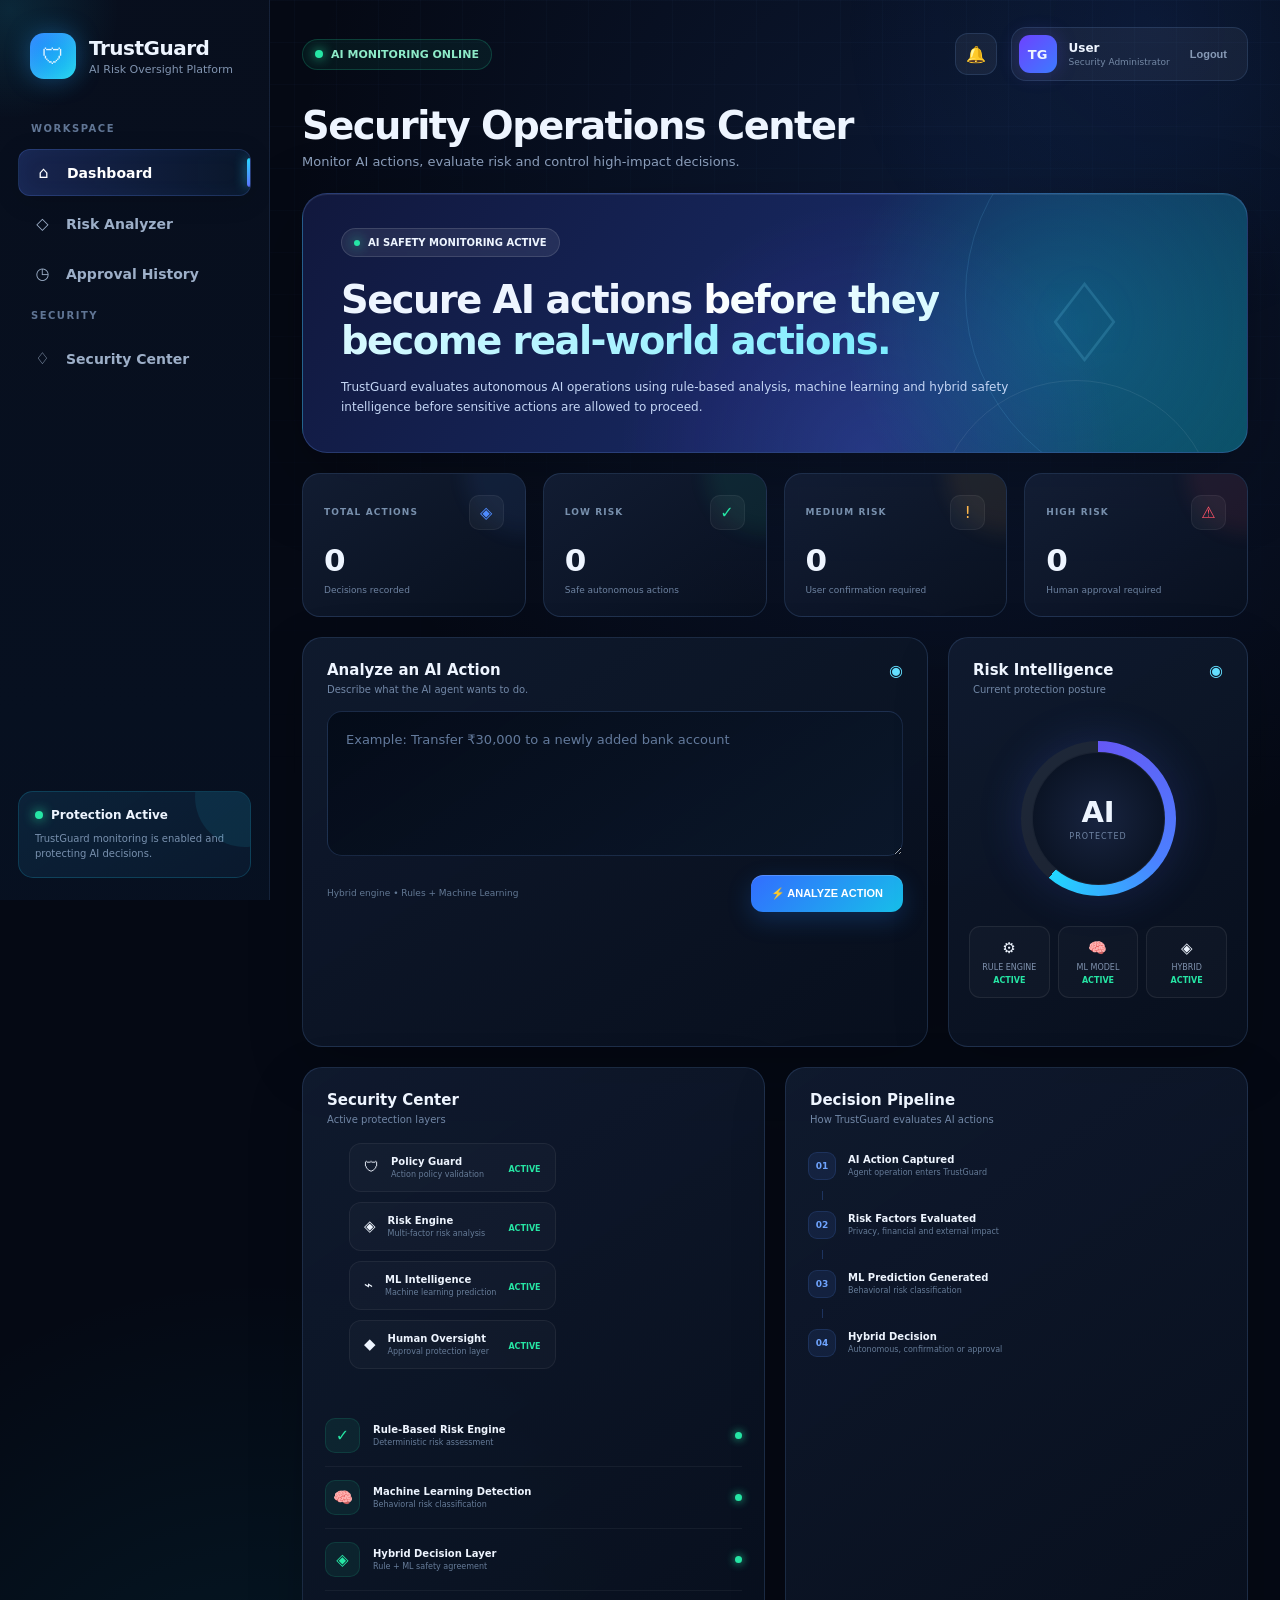
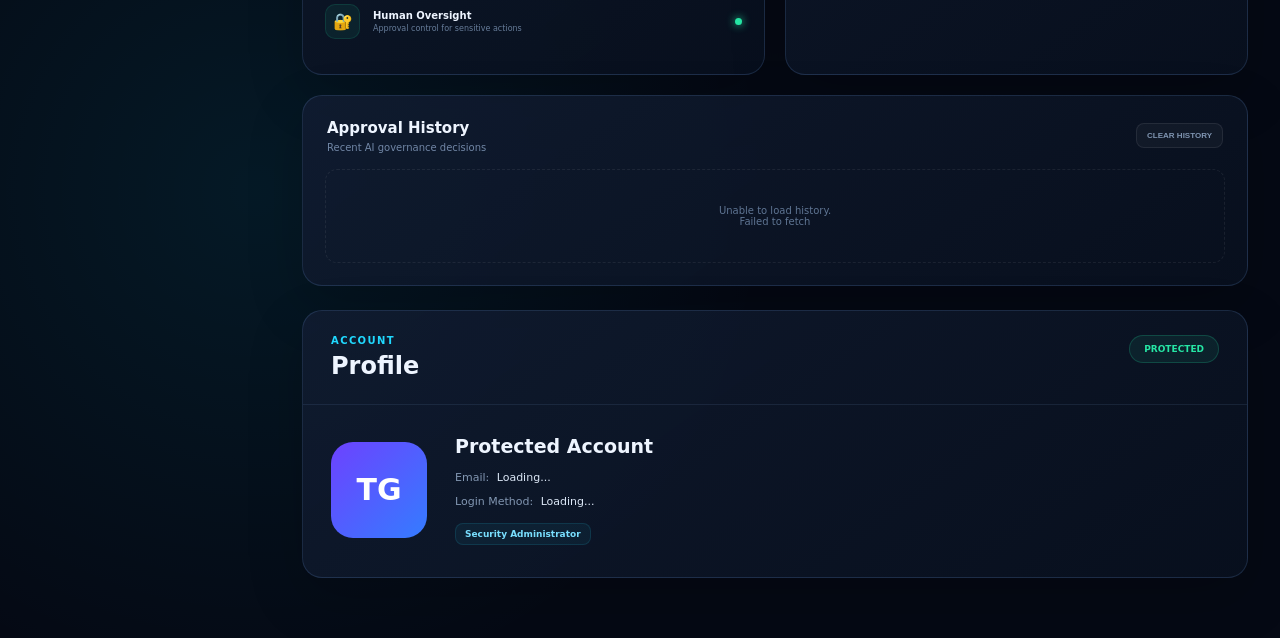
==== frontend/index.html @ b73a2741 "Add canonical homepage URL" ====
<!DOCTYPE html>
<html lang="en">
<head>
    <meta charset="UTF-8">
    <meta name="viewport" content="width=device-width, initial-scale=1.0">
    
    <title>TrustGuard AI — AI Agent Risk & Security Platform</title>
    <meta name="description" content="TrustGuard AI is an AI agent risk oversight platform that analyzes actions, detects security risks, and enforces safe autonomous execution, user confirmation, or human approval.">

    <meta property="og:title" content="TrustGuard AI — AI Agent Risk & Security Platform">
    <meta property="og:description" content="AI agent risk oversight platform for analyzing actions, detecting security risks, and enforcing safe execution.">
    <meta property="og:type" content="website">
    <meta property="og:url" content="https://trustguard-production-2dba.up.railway.app/">
    <link rel="canonical" href="https://trustguard-production-2dba.up.railway.app/">
    
    <style>
        * {
            box-sizing: border-box;
            margin: 0;
            padding: 0;
        }

        :root {
            --bg: #050914;
            --panel: rgba(12, 21, 40, 0.78);
            --panel-2: rgba(15, 27, 50, 0.9);
            --border: rgba(94, 132, 190, 0.22);
            --text: #eef5ff;
            --muted: #8da0bd;
            --blue: #4f8cff;
            --cyan: #20d9ff;
            --green: #26e6a5;
            --orange: #ffb84d;
            --red: #ff5368;
            --purple: #8b5cf6;
        }

        html {
            scroll-behavior: smooth;
        }

        body {
            min-height: 100vh;
            background:
                radial-gradient(circle at 75% 10%, rgba(42, 94, 190, .18), transparent 30%),
                radial-gradient(circle at 20% 80%, rgba(0, 220, 255, .08), transparent 25%),
                var(--bg);
            color: var(--text);
            font-family: Inter, ui-sans-serif, system-ui, -apple-system,
                         BlinkMacSystemFont, "Segoe UI", sans-serif;
            overflow-x: hidden;
        }

        /* =========================
           ANIMATED BACKGROUND
        ========================== */

        body::before {
            content: "";
            position: fixed;
            inset: 0;
            pointer-events: none;
            background-image:
                linear-gradient(rgba(73, 115, 170, .045) 1px, transparent 1px),
                linear-gradient(90deg, rgba(73, 115, 170, .045) 1px, transparent 1px);
            background-size: 42px 42px;
            mask-image: linear-gradient(to bottom, black, transparent 90%);
            z-index: -3;
        }

        body::after {
            content: "";
            position: fixed;
            width: 650px;
            height: 650px;
            border-radius: 50%;
            background: radial-gradient(circle, rgba(43, 121, 255, .08), transparent 68%);
            top: -300px;
            right: -200px;
            animation: ambientFloat 12s ease-in-out infinite alternate;
            pointer-events: none;
            z-index: -2;
        }

        @keyframes ambientFloat {
            from {
                transform: translate(0, 0) scale(1);
            }
            to {
                transform: translate(-100px, 80px) scale(1.15);
            }
        }

        /* =========================
           APP SHELL
        ========================== */

        .app-shell {
            display: flex;
            min-height: 100vh;
        }

        /* =========================
           SIDEBAR
        ========================== */

        .sidebar {
            width: 270px;
            min-height: 100vh;
            position: fixed;
            left: 0;
            top: 0;
            bottom: 0;
            padding: 28px 18px;
            background:
                linear-gradient(
                    180deg,
                    rgba(8, 15, 30, .98),
                    rgba(7, 17, 34, .96)
                );
            border-right: 1px solid rgba(102, 144, 205, .15);
            z-index: 50;
            overflow: hidden;
        }

        .sidebar::before {
            content: "";
            position: absolute;
            width: 220px;
            height: 220px;
            background: radial-gradient(circle, rgba(32, 217, 255, .12), transparent 70%);
            top: -100px;
            left: -100px;
            pointer-events: none;
        }

        .brand {
            display: flex;
            align-items: center;
            gap: 13px;
            padding: 5px 12px 30px;
        }

        .brand-icon {
            width: 46px;
            height: 46px;
            border-radius: 14px;
            display: grid;
            place-items: center;
            font-size: 22px;
            background:
                linear-gradient(135deg, #2678ff, #18d5ed);
            box-shadow:
                0 0 25px rgba(32, 158, 255, .35),
                inset 0 0 15px rgba(255,255,255,.12);
            animation: shieldPulse 3s ease-in-out infinite;
        }

        @keyframes shieldPulse {
            0%, 100% {
                box-shadow:
                    0 0 20px rgba(32, 158, 255, .25),
                    inset 0 0 15px rgba(255,255,255,.12);
            }
            50% {
                box-shadow:
                    0 0 35px rgba(32, 217, 255, .48),
                    inset 0 0 20px rgba(255,255,255,.18);
            }
        }

        .brand-name {
            font-size: 20px;
            font-weight: 800;
            letter-spacing: -.5px;
        }

        .brand-subtitle {
            color: #8194b0;
            font-size: 11px;
            margin-top: 3px;
        }

        .nav-section {
            margin-top: 14px;
        }

        .nav-title {
            color: #607594;
            font-size: 10px;
            font-weight: 800;
            letter-spacing: 1.5px;
            padding: 0 13px 10px;
            text-transform: uppercase;
        }

        .nav-item {
            position: relative;
            display: flex;
            align-items: center;
            gap: 13px;
            padding: 13px 14px;
            margin: 5px 0;
            border-radius: 12px;
            color: #9dafc8;
            cursor: pointer;
            transition: .3s ease;
            overflow: hidden;
        }

        .nav-item::before {
            content: "";
            position: absolute;
            inset: 0;
            background: linear-gradient(
                90deg,
                rgba(79,140,255,.16),
                transparent
            );
            opacity: 0;
            transition: .3s ease;
        }

        .nav-item:hover {
            color: white;
            transform: translateX(4px);
            background: rgba(62, 96, 156, .14);
        }

        .nav-item:hover::before {
            opacity: 1;
        }

        .nav-item.active {
            color: white;
            background:
                linear-gradient(
                    90deg,
                    rgba(73, 103, 225, .25),
                    rgba(27, 91, 156, .10)
                );
            border: 1px solid rgba(86, 129, 231, .25);
            box-shadow:
                inset 0 0 20px rgba(79,140,255,.05),
                0 5px 25px rgba(0,0,0,.15);
        }

        .nav-item.active::after {
            content: "";
            position: absolute;
            right: 0;
            top: 18%;
            width: 3px;
            height: 64%;
            border-radius: 4px 0 0 4px;
            background: linear-gradient(#28d9ff, #5d72ff);
            box-shadow: 0 0 12px #28cfff;
        }

        .nav-icon {
            width: 21px;
            text-align: center;
            font-size: 16px;
        }

        .nav-text {
            font-size: 14px;
            font-weight: 600;
        }

        .protection-box {
            position: absolute;
            left: 18px;
            right: 18px;
            bottom: 22px;
            padding: 16px;
            border-radius: 15px;
            background:
                linear-gradient(
                    145deg,
                    rgba(25, 82, 120, .28),
                    rgba(16, 40, 68, .38)
                );
            border: 1px solid rgba(32, 217, 255, .18);
            overflow: hidden;
        }

        .protection-box::before {
            content: "";
            position: absolute;
            width: 100px;
            height: 100px;
            border-radius: 50%;
            background: rgba(32,217,255,.09);
            right: -45px;
            top: -45px;
        }

        .protection-status {
            display: flex;
            align-items: center;
            gap: 8px;
            font-size: 12px;
            font-weight: 800;
        }

        .status-dot {
            width: 8px;
            height: 8px;
            border-radius: 50%;
            background: var(--green);
            box-shadow: 0 0 12px var(--green);
            animation: liveDot 1.5s ease-in-out infinite;
        }

        @keyframes liveDot {
            50% {
                transform: scale(1.35);
                opacity: .55;
            }
        }

        .protection-text {
            margin-top: 9px;
            color: #7890ae;
            font-size: 10px;
            line-height: 1.5;
        }

        /* =========================
           MAIN
        ========================== */

        .main {
            width: calc(100% - 270px);
            margin-left: 270px;
            padding: 25px 32px 60px;
            position: relative;
        }

        /* =========================
           TOP BAR
        ========================== */

        .topbar {
            height: 58px;
            display: flex;
            justify-content: space-between;
            align-items: center;
            margin-bottom: 24px;
        }

        .topbar-left {
            display: flex;
            align-items: center;
            gap: 10px;
        }

        .live-system {
            display: flex;
            align-items: center;
            gap: 8px;
            padding: 8px 12px;
            border-radius: 20px;
            border: 1px solid rgba(38,230,165,.2);
            background: rgba(38,230,165,.06);
            color: #8deac8;
            font-size: 11px;
            font-weight: 700;
        }

        .topbar-right {
            display: flex;
            align-items: center;
            gap: 14px;
        }

        .notification {
            width: 42px;
            height: 42px;
            border-radius: 13px;
            display: grid;
            place-items: center;
            background: rgba(255,255,255,.055);
            border: 1px solid var(--border);
            cursor: pointer;
            transition: .3s ease;
        }

        .notification:hover {
            transform: translateY(-2px);
            border-color: rgba(64,158,255,.5);
            box-shadow: 0 8px 25px rgba(0,0,0,.25);
        }

        .profile {
            display: flex;
            align-items: center;
            gap: 12px;
            padding: 7px 12px 7px 7px;
            border: 1px solid var(--border);
            background: rgba(255,255,255,.05);
            border-radius: 15px;
        }

        #userAvatar {
            width: 38px;
            height: 38px;
            border-radius: 11px;
            display: grid;
            place-items: center;
            font-size: 13px;
            font-weight: 900;
            background: linear-gradient(135deg, #6d42ff, #3c7bff);
            box-shadow: 0 0 20px rgba(103, 78, 255, .25);
        }

        .profile-name {
            font-size: 12px;
            font-weight: 800;
        }

        .profile-role {
            color: #7488a5;
            font-size: 9px;
            margin-top: 2px;
        }

        .logout-btn {
            border: 0;
            background: transparent;
            color: #879ab6;
            cursor: pointer;
            font-size: 11px;
            font-weight: 700;
            padding: 8px;
            transition: .2s;
        }

        .logout-btn:hover {
            color: white;
        }

        /* =========================
           PAGE HEADER
        ========================== */

        .page-heading {
            margin-bottom: 24px;
        }

        .page-heading h1 {
            font-size: clamp(27px, 3vw, 39px);
            line-height: 1;
            letter-spacing: -1.5px;
            font-weight: 900;
        }

        .page-heading p {
            color: var(--muted);
            margin-top: 9px;
            font-size: 13px;
        }

        /* =========================
           HERO
        ========================== */

        .hero {
            position: relative;
            min-height: 250px;
            padding: 34px 38px;
            border-radius: 25px;
            overflow: hidden;
            border: 1px solid rgba(99, 144, 230, .28);
            background:
                radial-gradient(circle at 80% 50%, rgba(25, 214, 255, .18), transparent 28%),
                radial-gradient(circle at 60% 100%, rgba(106, 69, 255, .22), transparent 40%),
                linear-gradient(125deg, #11183d, #16265c 50%, #0b536a);
            box-shadow:
                0 25px 80px rgba(0,0,0,.28),
                inset 0 1px 0 rgba(255,255,255,.08);
        }

        .hero::before {
            content: "";
            position: absolute;
            width: 400px;
            height: 400px;
            border: 1px solid rgba(110, 207, 255, .14);
            border-radius: 50%;
            right: -120px;
            top: -100px;
            animation: heroOrbit 12s linear infinite;
        }

        .hero::after {
            content: "";
            position: absolute;
            width: 280px;
            height: 280px;
            border: 1px solid rgba(255,255,255,.08);
            border-radius: 50%;
            right: 30px;
            bottom: -210px;
            animation: heroOrbit 8s linear infinite reverse;
        }

        @keyframes heroOrbit {
            from { transform: rotate(0deg); }
            to { transform: rotate(360deg); }
        }

        .hero-content {
            position: relative;
            z-index: 2;
            max-width: 720px;
        }

        .hero-badge {
            display: inline-flex;
            align-items: center;
            gap: 8px;
            padding: 8px 12px;
            border-radius: 20px;
            background: rgba(255,255,255,.08);
            border: 1px solid rgba(255,255,255,.12);
            font-size: 10px;
            font-weight: 800;
            backdrop-filter: blur(10px);
        }

        .hero-badge .status-dot {
            width: 6px;
            height: 6px;
        }

        .hero h2 {
            margin-top: 23px;
            font-size: clamp(27px, 3vw, 43px);
            line-height: 1.05;
            letter-spacing: -1.5px;
            max-width: 760px;
        }

        .hero h2 span {
            background: linear-gradient(90deg, #fff, #7cecff);
            -webkit-background-clip: text;
            color: transparent;
        }

        .hero p {
            color: #c4d6f5;
            margin-top: 16px;
            font-size: 12px;
            line-height: 1.7;
            max-width: 700px;
        }

        .hero-shield {
            position: absolute;
            right: 100px;
            top: 50%;
            transform: translateY(-50%);
            width: 125px;
            height: 145px;
            opacity: .18;
            animation: shieldFloat 4s ease-in-out infinite;
        }

        .hero-shield::before {
            content: "♢";
            display: grid;
            place-items: center;
            width: 100%;
            height: 100%;
            font-size: 110px;
            color: #72ddff;
            filter: drop-shadow(0 0 25px #22dfff);
        }

        @keyframes shieldFloat {
            50% {
                transform: translateY(calc(-50% - 12px));
            }
        }

        /* =========================
           STAT CARDS
        ========================== */

        .stats-grid {
            display: grid;
            grid-template-columns: repeat(4, 1fr);
            gap: 17px;
            margin-top: 20px;
        }

        .stat-card {
            position: relative;
            padding: 21px;
            min-height: 143px;
            border-radius: 18px;
            border: 1px solid var(--border);
            background:
                linear-gradient(
                    145deg,
                    rgba(20, 31, 54, .88),
                    rgba(9, 17, 32, .88)
                );
            overflow: hidden;
            transition: .35s ease;
        }

        .stat-card::before {
            content: "";
            position: absolute;
            width: 120px;
            height: 120px;
            border-radius: 50%;
            right: -60px;
            top: -60px;
            background: var(--card-glow);
            opacity: .08;
            filter: blur(10px);
        }

        .stat-card::after {
            content: "";
            position: absolute;
            left: 0;
            right: 0;
            bottom: 0;
            height: 2px;
            background: var(--card-color);
            box-shadow: 0 0 14px var(--card-color);
        }

        .stat-card:hover {
            transform: translateY(-5px);
            border-color: rgba(107,155,235,.4);
            box-shadow: 0 18px 40px rgba(0,0,0,.25);
        }

        .stat-total {
            --card-color: #4f8cff;
            --card-glow: #4f8cff;
        }

        .stat-low {
            --card-color: #26e6a5;
            --card-glow: #26e6a5;
        }

        .stat-medium {
            --card-color: #ffb84d;
            --card-glow: #ffb84d;
        }

        .stat-high {
            --card-color: #ff5368;
            --card-glow: #ff5368;
        }

        .stat-top {
            display: flex;
            justify-content: space-between;
            align-items: center;
        }

        .stat-label {
            color: #7890ad;
            font-size: 9px;
            font-weight: 900;
            letter-spacing: 1.1px;
        }

        .stat-icon {
            width: 35px;
            height: 35px;
            border-radius: 10px;
            display: grid;
            place-items: center;
            background: rgba(255,255,255,.045);
            color: var(--card-color);
            border: 1px solid rgba(255,255,255,.06);
        }

        .stat-number {
            margin-top: 15px;
            font-size: 31px;
            line-height: 1;
            font-weight: 900;
            letter-spacing: -1px;
        }

        .stat-description {
            color: #6e83a1;
            font-size: 9px;
            margin-top: 9px;
        }

        /* =========================
           MAIN GRID
        ========================== */

        .dashboard-grid {
            display: grid;
            grid-template-columns: minmax(0, 1.7fr) minmax(300px, .8fr);
            gap: 20px;
            margin-top: 20px;
        }

        .panel {
            border-radius: 20px;
            border: 1px solid var(--border);
            background:
                linear-gradient(
                    145deg,
                    rgba(17, 28, 49, .88),
                    rgba(8, 16, 30, .94)
                );
            box-shadow: 0 20px 55px rgba(0,0,0,.18);
            overflow: hidden;
        }

        .panel-header {
            display: flex;
            justify-content: space-between;
            align-items: flex-start;
            padding: 23px 24px 16px;
        }

        .panel-title {
            font-size: 15px;
            font-weight: 900;
        }

        .panel-subtitle {
            color: #7187a6;
            font-size: 10px;
            margin-top: 5px;
        }

        .panel-indicator {
            color: #63dfff;
            animation: liveDot 2s infinite;
        }

        /* =========================
           ANALYZER
        ========================== */

        .analyzer {
    min-height: 410px;
    transition: transform .3s ease, box-shadow .3s ease;
}

.analyzer:hover {
    transform: translateY(-2px);
    box-shadow: 0 12px 35px rgba(30,130,255,.12);
}
        .analyzer.scanning-active {
    animation: analyzerRGBPulse 1.8s linear infinite;
}

@keyframes analyzerRGBPulse {
    0% {
        box-shadow: 0 0 18px rgba(0,255,255,.18);
        border-color: rgba(0,255,255,.35);
    }

    33% {
        box-shadow: 0 0 25px rgba(0,120,255,.22);
        border-color: rgba(0,120,255,.4);
    }

    66% {
        box-shadow: 0 0 28px rgba(255,0,255,.2);
        border-color: rgba(255,0,255,.4);
    }

    100% {
        box-shadow: 0 0 18px rgba(0,255,120,.18);
        border-color: rgba(0,255,120,.35);
    }
}

        .analyzer-body {
            padding: 0 24px 24px;
        }

        .input-wrapper {
            position: relative;
        }

        #actionInput {
            width: 100%;
            min-height: 145px;
            resize: vertical;
            padding: 18px;
            color: white;
            background:
                linear-gradient(
                    145deg,
                    rgba(4, 11, 24, .95),
                    rgba(12, 25, 45, .8)
                );
            border: 1px solid rgba(83, 126, 190, .25);
            border-radius: 15px;
            outline: none;
            font-family: inherit;
            font-size: 13px;
            line-height: 1.6;
            transition: .3s ease;
        }

        #actionInput::placeholder {
            color: #637a9c;
        }

        #actionInput:focus {
            border-color: rgba(53, 191, 255, .65);
            box-shadow:
                0 0 0 3px rgba(38, 185, 255, .07),
                0 0 35px rgba(31, 144, 255, .09);
        }

        .input-line {
            position: absolute;
            left: 18px;
            right: 18px;
            bottom: 1px;
            height: 1px;
            background: linear-gradient(90deg, transparent, #27cfff, transparent);
            opacity: 0;
            transition: .3s;
        }

        #actionInput:focus + .input-line {
            opacity: .7;
            animation: inputScan 2s linear infinite;
        }

        @keyframes inputScan {
            from { transform: translateX(-40%); }
            to { transform: translateX(40%); }
        }

        .analyzer-actions {
            display: flex;
            justify-content: space-between;
            align-items: center;
            margin-top: 15px;
        }

        .analyzer-hint {
            color: #627894;
            font-size: 9px;
        }

        #analyzeBtn {
            position: relative;
            border: 0;
            border-radius: 12px;
            padding: 12px 20px;
            color: white;
            background: linear-gradient(135deg, #326dff, #17bfe9);
            font-weight: 900;
            font-size: 11px;
            cursor: pointer;
            overflow: hidden;
            box-shadow:
                0 8px 25px rgba(30, 130, 255, .22),
                inset 0 1px 0 rgba(255,255,255,.18);
            transition: .3s ease;
        }

        #analyzeBtn::before {
            content: "";
            position: absolute;
            width: 60px;
            height: 150%;
            top: -20%;
            left: -80px;
            background: rgba(255,255,255,.25);
            transform: skewX(-20deg);
            animation: buttonSweep 3s infinite;
        }

        @keyframes buttonSweep {
            0%, 45% { left: -100px; }
            70%, 100% { left: 140%; }
        }

        #analyzeBtn:hover {
            transform: translateY(-3px);
            box-shadow:
                0 13px 35px rgba(30, 130, 255, .32),
                0 0 20px rgba(34, 205, 255, .12);
        }

        #analyzeBtn:active {
            transform: translateY(0);
        }

        #analyzeBtn:disabled {
    opacity: .65;
    cursor: wait;
    transform: none;
    box-shadow:
        0 0 18px rgba(23,191,233,.35),
        0 0 35px rgba(50,109,255,.18);
    animation: analyzingPulse 1.2s ease-in-out infinite;
}

@keyframes analyzingPulse {
    0%, 100% {
        filter: brightness(1);
    }
    50% {
        filter: brightness(1.25);
    }
}

        /* =========================
           RISK INTELLIGENCE
        ========================== */

        .risk-panel {
            min-height: 410px;
        }

        .risk-visual {
            position: relative;
            display: grid;
            place-items: center;
            height: 215px;
        }

        .risk-ring {
            width: 155px;
            height: 155px;
            border-radius: 50%;
            background:
                conic-gradient(
                    #6558f5 0deg,
                    #4b80ff 125deg,
                    #21d7ff 220deg,
                    rgba(255,255,255,.07) 220deg,
                    rgba(255,255,255,.07) 360deg
                );
            padding: 11px;
            animation: ringRotate 10s linear infinite;
            box-shadow:
                0 0 45px rgba(76, 109, 255, .18);
        }

        @keyframes ringRotate {
            to { transform: rotate(360deg); }
        }

        .risk-ring-inner {
            width: 100%;
            height: 100%;
            border-radius: 50%;
            display: grid;
            place-items: center;
            background:
                radial-gradient(circle, #182440, #0b1425 70%);
            border: 1px solid rgba(255,255,255,.06);
        }

        .risk-ring-content {
            text-align: center;
        }

        .risk-ring-value {
            font-size: 29px;
            font-weight: 900;
        }

        .risk-ring-label {
            color: #7085a4;
            font-size: 8px;
            letter-spacing: 1px;
            margin-top: 3px;
        }

        .risk-layers {
            display: grid;
            grid-template-columns: repeat(3, 1fr);
            gap: 8px;
            padding: 0 20px 20px;
        }

        .layer {
            padding: 12px 8px;
            text-align: center;
            border-radius: 11px;
            border: 1px solid rgba(255,255,255,.07);
            background: rgba(255,255,255,.025);
        }

        .layer-icon {
            font-size: 15px;
        }

        .layer-name {
            margin-top: 6px;
            font-size: 8px;
            color: #8093af;
        }

        .layer-status {
            margin-top: 4px;
            font-size: 8px;
            color: var(--green);
            font-weight: 800;
        }

        /* =========================
           RESULT
        ========================== */

        #result {
            margin-top: 20px;
            display: none;
        }

        .result-card {
    padding: 24px;
    animation: resultCardIn .5s ease both;
}

@keyframes resultCardIn {
    from {
        opacity: 0;
        transform: translateY(14px) scale(.98);
    }

    to {
        opacity: 1;
        transform: translateY(0) scale(1);
    }
}

        .result-top {
            display: flex;
            justify-content: space-between;
            align-items: center;
        }

        .result-title {
            font-size: 17px;
            font-weight: 900;
        }

        .result-status {
            padding: 8px 12px;
            border-radius: 20px;
            font-size: 9px;
            font-weight: 900;
            text-transform: uppercase;
        }

        #riskLevel {
    color: #9eeed0;
    background: rgba(38,230,165,.09);
    border: 1px solid rgba(38,230,165,.18);
    transition: all .35s ease;
    box-shadow: 0 0 14px rgba(38,230,165,.12);
}

        .result-grid {
            display: grid;
            grid-template-columns: repeat(3, 1fr);
            gap: 12px;
            margin-top: 20px;
        }

        .result-metric {
    padding: 15px;
    border-radius: 13px;
    background: rgba(255,255,255,.035);
    border: 1px solid rgba(255,255,255,.06);
    animation: metricIn .45s ease both;
}

.result-metric:nth-child(1) {
    animation-delay: .1s;
}

.result-metric:nth-child(2) {
    animation-delay: .2s;
}

.result-metric:nth-child(3) {
    animation-delay: .3s;
}

@keyframes metricIn {
    from {
        opacity: 0;
        transform: translateY(10px);
    }

    to {
        opacity: 1;
        transform: translateY(0);
    }
}

        .result-metric-label {
            color: #7085a3;
            font-size: 8px;
            font-weight: 800;
            text-transform: uppercase;
        }

        .result-metric-value {
            margin-top: 8px;
            font-size: 14px;
            font-weight: 900;
        }

        #riskScore {
    font-size: 26px;
    transition: color .35s ease, text-shadow .35s ease;
}

        .explanation-section {
            margin-top: 20px;
        }

        .section-label {
            color: #7e93b1;
            font-size: 9px;
            font-weight: 900;
            letter-spacing: .8px;
            text-transform: uppercase;
            margin-bottom: 9px;
        }

        #explanationList {
            display: grid;
            gap: 7px;
        }

        #explanationList li {
            list-style: none;
            padding: 10px 12px;
            border-radius: 9px;
            color: #aabbd3;
            background: rgba(255,255,255,.025);
            border-left: 2px solid #4f8cff;
            font-size: 10px;
        }

        #hybridAgreement {
            margin-top: 14px;
            padding: 11px 13px;
            border-radius: 10px;
            background: rgba(38,230,165,.055);
            border: 1px solid rgba(38,230,165,.12);
            color: #9eeed0;
            font-size: 10px;
        }

        /* =========================
           APPROVAL PANELS
        ========================== */

        #approvalPanel,
        #confirmationPanel {
        margin-top: 20px;
        }

        .approval-content,
        .confirmation-content {
            padding: 24px;
        }

        .approval-warning {
            padding: 15px;
            border-radius: 13px;
            background: rgba(255, 83, 104, .055);
            border: 1px solid rgba(255, 83, 104, .18);
            color: #ff9eaa;
            font-size: 11px;
            line-height: 1.6;
        }

        .confirmation-warning {
            padding: 15px;
            border-radius: 13px;
            background: rgba(255,184,77,.055);
            border: 1px solid rgba(255,184,77,.18);
            color: #ffd28e;
            font-size: 11px;
            line-height: 1.6;
        }

        .approval-actions {
            display: flex;
            gap: 10px;
            margin-top: 15px;
        }

        .action-btn {
            padding: 11px 17px;
            border: 0;
            border-radius: 10px;
            cursor: pointer;
            font-size: 10px;
            font-weight: 900;
            transition: .25s ease;
        }

        .action-btn:hover {
            transform: translateY(-2px);
        }

        #approveBtn,
        #confirmBtn {
            color: #061b13;
            background: var(--green);
            box-shadow: 0 7px 20px rgba(38,230,165,.15);
        }

        #rejectBtn,
        #cancelBtn {
            color: white;
            background: rgba(255,255,255,.07);
            border: 1px solid rgba(255,255,255,.1);
        }

        #approvalStatus,
        #confirmationStatus {
            margin-top: 13px;
            font-size: 10px;
        }

        /* =========================
           LOWER GRID
        ========================== */

        .lower-grid {
            display: grid;
            grid-template-columns: 1fr 1fr;
            gap: 20px;
            margin-top: 20px;
        }

        /* =========================
           SECURITY CENTER
        ========================== */

        .security-body {
            padding: 0 22px 22px;
        }

        .security-item {
            position: relative;
            display: flex;
            align-items: center;
            gap: 13px;
            padding: 13px 0;
            border-bottom: 1px solid rgba(255,255,255,.05);
        }

        .security-item:last-child {
            border-bottom: 0;
        }

        .security-icon {
            width: 35px;
            height: 35px;
            display: grid;
            place-items: center;
            border-radius: 10px;
            background: rgba(38,230,165,.07);
            color: var(--green);
            border: 1px solid rgba(38,230,165,.12);
        }

        .security-name {
            font-size: 10px;
            font-weight: 800;
        }

        .security-desc {
            color: #667c99;
            font-size: 8px;
            margin-top: 3px;
        }

        .security-check {
            margin-left: auto;
            width: 7px;
            height: 7px;
            border-radius: 50%;
            background: var(--green);
            box-shadow: 0 0 9px var(--green);
        }

        .security-layers {
    display: grid;
    gap: 10px;
    margin-top: 18px;
    padding: 0 22px 20px;
}

.security-layer {
    display: flex;
    align-items: center;
    gap: 12px;
    padding: 12px 14px;
    border-radius: 12px;
    background: rgba(255,255,255,.025);
    border: 1px solid rgba(255,255,255,.06);
}

.security-layer {
    animation: securityLayerIn .6s ease both;
}

.security-layer:nth-child(1) {
    animation-delay: .1s;
}

.security-layer:nth-child(2) {
    animation-delay: .25s;
}

.security-layer:nth-child(3) {
    animation-delay: .4s;
}

.security-layer:nth-child(4) {
    animation-delay: .55s;
}

@keyframes securityLayerIn {
    from {
        opacity: 0;
        transform: translateX(-12px);
    }

    to {
        opacity: 1;
        transform: translateX(0);
    }
}

.layer-content {
    display: flex;
    flex-direction: column;
    gap: 3px;
}

.layer-content strong {
    font-size: 10px;
    color: #eef5ff;
}

.layer-content span {
    color: #667c99;
    font-size: 8px;
}

.security-layer .layer-status {
    margin-left: auto;
    color: var(--green);
    font-size: 8px;
    font-weight: 900;
}

        /* =========================
           DECISION MODEL
        ========================== */

        .decision-body {
            padding: 0 22px 22px;
        }

        .decision-step {
            display: flex;
            align-items: center;
            gap: 12px;
            padding: 11px 0;
        }

        .step-number {
            width: 28px;
            height: 28px;
            flex: 0 0 28px;
            display: grid;
            place-items: center;
            border-radius: 9px;
            background: rgba(79,140,255,.1);
            color: #6fa4ff;
            font-size: 9px;
            font-weight: 900;
            border: 1px solid rgba(79,140,255,.15);
        }

        .step-text strong {
            display: block;
            font-size: 10px;
        }

        .step-text span {
            display: block;
            color: #657b98;
            font-size: 8px;
            margin-top: 3px;
        }

        .decision-line {
            width: 1px;
            height: 9px;
            background: rgba(79,140,255,.25);
            margin-left: 14px;
        }

        /* =========================
           APPROVAL HISTORY
        ========================== */

        .history-panel {
            margin-top: 20px;
        }

        .history-header {
            display: flex;
            justify-content: space-between;
            align-items: center;
        }

        .clear-history {
            border: 1px solid rgba(255,255,255,.08);
            background: rgba(255,255,255,.035);
            color: #7f94b1;
            border-radius: 8px;
            padding: 7px 10px;
            cursor: pointer;
            font-size: 8px;
            font-weight: 800;
        }

        .clear-history:hover {
            color: white;
        }

        #historyContainer {
            padding: 0 22px 22px;
        }

        .empty-history {
            padding: 35px;
            text-align: center;
            color: #5f7593;
            font-size: 10px;
            border: 1px dashed rgba(255,255,255,.07);
            border-radius: 12px;
        }

        .history-item {
            display: flex;
            align-items: center;
            gap: 12px;
            padding: 13px;
            margin-top: 8px;
            border-radius: 11px;
            background: rgba(255,255,255,.025);
            border: 1px solid rgba(255,255,255,.05);
            animation: historyEnter .45s ease both;
        }

        @keyframes historyEnter {
            from {
                opacity: 0;
                transform: translateY(10px);
            }
            to {
                opacity: 1;
                transform: translateY(0);
            }
        }

        .history-dot {
            width: 9px;
            height: 9px;
            border-radius: 50%;
            background: var(--green);
            box-shadow: 0 0 10px var(--green);
        }

        .history-action {
            flex: 1;
            min-width: 0;
        }

        .history-action strong {
            display: block;
            font-size: 10px;
            white-space: nowrap;
            overflow: hidden;
            text-overflow: ellipsis;
        }

        .history-action span {
            color: #617692;
            font-size: 8px;
        }

        .history-risk {
            font-size: 8px;
            font-weight: 900;
            text-transform: uppercase;
        }

        /* =========================
           SCAN ANIMATION
        ========================== */

        .scanning {
            position: relative;
        }

        .scanning::after {
            content: "";
            position: absolute;
            left: 0;
            right: 0;
            top: 0;
            height: 3px;
            background: linear-gradient(
                90deg,
                transparent,
                #20d9ff,
                transparent
            );
            box-shadow: 0 0 15px #20d9ff;
            animation: scanLine 1.2s linear infinite;
        }

        @keyframes scanLine {
    0% {
        transform: translateY(-20px);
        background: linear-gradient(
            90deg,
            transparent,
            rgb(0,255,255),
            rgb(0,120,255),
            transparent
        );
    }

    50% {
        background: linear-gradient(
            90deg,
            transparent,
            rgb(255,0,255),
            rgb(0,255,120),
            transparent
        );
    }

    100% {
        transform: translateY(400px);
        background: linear-gradient(
            90deg,
            transparent,
            rgb(255,40,80),
            rgb(255,220,0),
            transparent
        );
    }
}

        .scan-sequence {
    margin-top: 16px;
    padding: 14px;
    border-radius: 12px;
    background: rgba(32, 217, 255, .035);
    border: 1px solid rgba(32, 217, 255, .12);
    animation: scanSequenceIn .35s ease;
}
.scan-sequence {
    animation:
        scanSequenceIn .35s ease,
        rgbScanBorder 3s linear infinite;
}
        .scan-sequence {
    position: relative;
    overflow: hidden;
}

.scan-sequence::after {
    content: "";
    position: absolute;
    left: 0;
    right: 0;
    top: -4px;
    height: 6px;
    background: linear-gradient(
        90deg,
        rgb(0,255,255),
        rgb(0,120,255),
        rgb(255,0,255),
        rgb(0,255,120),
        rgb(255,220,0),
        rgb(255,40,80)
    );
box-shadow:
    0 0 12px rgb(0,255,255),
    0 0 25px rgb(255,0,255),
    0 0 40px rgb(0,255,120);
    animation: verticalRGBScan 1.5s linear infinite;
    z-index: 5;
}

@keyframes verticalRGBScan {
    0% {
        top: -4px;
        filter: hue-rotate(0deg);
    }

    50% {
        filter: hue-rotate(180deg);
    }

    100% {
        top: 100%;
        filter: hue-rotate(360deg);
    }
}

@keyframes rgbScanBorder {
    0% {
        border-color: rgba(0,255,255,.45);
        box-shadow: 0 0 12px rgba(0,255,255,.15);
    }

    33% {
        border-color: rgba(255,0,255,.45);
        box-shadow: 0 0 15px rgba(255,0,255,.15);
    }

    66% {
        border-color: rgba(0,255,120,.45);
        box-shadow: 0 0 15px rgba(0,255,120,.15);
    }

    100% {
        border-color: rgba(0,255,255,.45);
        box-shadow: 0 0 12px rgba(0,255,255,.15);
    }
}
.scan-status {
    display: flex;
    align-items: center;
    gap: 8px;
    color: #7eeaff;
    font-size: 9px;
    font-weight: 900;
    letter-spacing: 1px;
}
        .scan-status {
    animation: rgbStatusPulse 1.5s linear infinite;
}

.scan-status {
    position: relative;
    text-transform: uppercase;
    text-shadow:
        0 0 8px currentColor,
        0 0 18px currentColor;
    animation:
        rgbStatusPulse 1.5s linear infinite,
        statusFlicker .12s ease-in-out infinite alternate;
}

@keyframes statusFlicker {
    from {
        opacity: .82;
        transform: translateX(0);
    }
    to {
        opacity: 1;
        transform: translateX(.5px);
    }
}
        
@keyframes rgbStatusPulse {
    0% {
        color: rgb(0,255,255);
        text-shadow: 0 0 8px rgba(0,255,255,.7);
    }

    33% {
        color: rgb(0,120,255);
        text-shadow: 0 0 10px rgba(0,120,255,.7);
    }

    66% {
        color: rgb(255,0,255);
        text-shadow: 0 0 10px rgba(255,0,255,.7);
    }

    100% {
        color: rgb(0,255,120);
        text-shadow: 0 0 8px rgba(0,255,120,.7);
    }
}

.scan-dot {
    width: 7px;
    height: 7px;
    border-radius: 50%;
    background: var(--cyan);
    box-shadow: 0 0 12px var(--cyan);
    animation: scanDotPulse .8s ease-in-out infinite;
}
        .scan-dot {
    animation:
        scanDotPulse .8s ease-in-out infinite,
        rgbDotColor 1.4s linear infinite;
}

@keyframes rgbDotColor {
    0% {
        background: rgb(0,255,255);
        box-shadow: 0 0 12px rgb(0,255,255);
    }

    33% {
        background: rgb(0,120,255);
        box-shadow: 0 0 14px rgb(0,120,255);
    }

    66% {
        background: rgb(255,0,255);
        box-shadow: 0 0 14px rgb(255,0,255);
    }

    100% {
        background: rgb(0,255,120);
        box-shadow: 0 0 12px rgb(0,255,120);
    }
}

.scan-progress {
    height: 3px;
    margin-top: 12px;
    border-radius: 5px;
    overflow: hidden;
    background: rgba(255,255,255,.06);
    box-shadow:
        0 0 8px rgba(0,255,255,.12),
        inset 0 0 6px rgba(0,120,255,.15);
}

#scanProgressBar {
    position: relative;
    width: 0%;
    height: 100%;
    border-radius: inherit;
    background: linear-gradient(
        90deg,
        rgb(0,255,255),
        rgb(0,120,255),
        rgb(255,0,255),
        rgb(0,255,120),
        rgb(255,220,0)
    );
    background-size: 200% 100%;
    box-shadow:
        0 0 10px rgb(0,255,255),
        0 0 20px rgb(255,0,255);
    animation: progressRGB 1.5s linear infinite;
    overflow: hidden;
}

#scanProgressBar::after {
    content: "";
    position: absolute;
    top: 0;
    left: -30%;
    width: 30%;
    height: 100%;
    background: linear-gradient(
        90deg,
        transparent,
        rgba(255,255,255,.85),
        transparent
    );
    animation: progressShimmer 1s linear infinite;
}

@keyframes progressShimmer {
    0% {
        left: -30%;
    }
    100% {
        left: 130%;
    }
}

@keyframes progressRGB {
    0% {
        background-position: 0% 50%;
    }
    100% {
        background-position: 200% 50%;
    }
}
        
        

.scan-stages {
    display: flex;
    justify-content: space-between;
    gap: 6px;
    margin-top: 12px;
}

.scan-stage {
    color: #506783;
    font-size: 7px;
    font-weight: 800;
    text-align: center;
    transition: .3s ease;
}

.scan-stage.active {
    animation:
        stagePulse .8s ease-in-out infinite,
        stageGlowRGB 1.2s linear infinite;
}

@keyframes stageGlowRGB {
    0% {
        filter: brightness(1);
    }
    50% {
        filter: brightness(1.7);
    }
    100% {
        filter: brightness(1);
    }
}
.scan-stage.active:nth-child(1) {
    color: rgb(0,255,255);
    text-shadow: 0 0 12px rgb(0,255,255);
}

.scan-stage.active:nth-child(2) {
    color: rgb(0,120,255);
    text-shadow: 0 0 12px rgb(0,120,255);
}

.scan-stage.active:nth-child(3) {
    color: rgb(255,0,255);
    text-shadow: 0 0 12px rgb(255,0,255);
}

.scan-stage.active:nth-child(4) {
    color: rgb(0,255,120);
    text-shadow: 0 0 12px rgb(0,255,120);
}

.scan-stage.active:nth-child(5) {
    color: rgb(255,220,0);
    text-shadow: 0 0 15px rgb(255,220,0);
}

.scan-stage.active:nth-child(1) {
    animation: stagePulse .8s ease-in-out infinite, stageGlowCyan 1.2s ease-in-out infinite;
}

.scan-stage.active:nth-child(2) {
    animation: stagePulse .8s ease-in-out infinite, stageGlowBlue 1.2s ease-in-out infinite;
}

.scan-stage.active:nth-child(3) {
    animation: stagePulse .8s ease-in-out infinite, stageGlowMagenta 1.2s ease-in-out infinite;
}

.scan-stage.active:nth-child(4) {
    animation: stagePulse .8s ease-in-out infinite, stageGlowGreen 1.2s ease-in-out infinite;
}

.scan-stage.active:nth-child(5) {
    animation: stagePulse .8s ease-in-out infinite, stageGlowYellow 1.2s ease-in-out infinite;
}
        
.complete-stage {
    color: #9eeed0;
    text-shadow: 0 0 10px rgba(38,230,165,.55);
}

.complete-stage.active {
    color: #9eeed0;
    text-shadow: 0 0 18px rgba(38,230,165,.9);
}

.scan-stage.complete-stage.active {
    color: #9eeed0;
    text-shadow: 0 0 18px rgba(38,230,165,.9);
    animation:
        stagePulse .8s ease-in-out infinite,
        stageGlowComplete 1.2s ease-in-out infinite;
}

@keyframes stageGlowComplete {
    0%, 100% {
        filter: brightness(1);
    }
    50% {
        filter: brightness(1.6);
    }
}
@keyframes stagePulse {
    0%, 100% {
        transform: scale(1);
        text-shadow: 0 0 8px rgba(32,217,255,.45);
    }

    50% {
        transform: scale(1.08);
        text-shadow: 0 0 16px rgba(32,217,255,.8);
    }
}

@keyframes scanSequenceIn {
    from {
        opacity: 0;
        transform: translateY(-5px);
    }

    to {
        opacity: 1;
        transform: translateY(0);
    }
}

@keyframes scanDotPulse {
    50% {
        transform: scale(1.5);
        opacity: .45;
    }
}
        
        /* =========================
           VISIBILITY CONTROL
        ========================== */

        .hidden {
        display: none !important;
        }

        /* PROFILE FIX */

#profileSection {
    margin-top: 24px;
    overflow: hidden;
}

#profileSection .panel-header {
    display: flex;
    justify-content: space-between;
    align-items: flex-start;
    padding: 24px 28px;
    border-bottom: 1px solid rgba(120, 160, 210, 0.12);
}

.panel-kicker {
    color: #20d9ff;
    font-size: 10px;
    font-weight: 900;
    letter-spacing: 1.4px;
    margin-bottom: 6px;
}

.status-badge {
    padding: 8px 14px;
    border-radius: 20px;
    color: #26e6a5;
    background: rgba(38, 230, 165, 0.08);
    border: 1px solid rgba(38, 230, 165, 0.2);
    font-size: 9px;
    font-weight: 900;
}

/* THIS FIXES THE MAIN ALIGNMENT */
#profileSection .profile-details {
    display: flex !important;
    flex-direction: row !important;
    align-items: center !important;
    gap: 28px !important;
    padding: 30px 28px 32px !important;
}

/* Avatar */
#profileSection .profile-avatar-large {
    width: 96px !important;
    height: 96px !important;
    min-width: 96px !important;
    flex-shrink: 0 !important;
    display: flex !important;
    align-items: center !important;
    justify-content: center !important;
    border-radius: 22px;
    background: linear-gradient(135deg, #6d42ff, #347cff);
    color: white;
    font-size: 30px;
    font-weight: 900;
}

/* Information beside avatar */
#profileSection .profile-info {
    display: flex !important;
    flex-direction: column !important;
    justify-content: center !important;
    gap: 7px !important;
}

#profileSection .profile-info h3 {
    margin: 0 0 5px;
    font-size: 19px;
    font-weight: 900;
    color: #eef5ff;
}

#profileSection .profile-info p {
    margin: 0;
    font-size: 11px;
    color: #8297b2;
    line-height: 1.6;
}

#profileSection .profile-info p span {
    color: #dce8f7;
    margin-left: 4px;
}

#profileSection .profile-role {
    display: inline-flex;
    width: fit-content;
    margin-top: 5px;
    padding: 5px 9px;
    border-radius: 8px;
    color: #79dfff;
    background: rgba(32, 217, 255, 0.06);
    border: 1px solid rgba(32, 217, 255, 0.12);
    font-size: 9px;
    font-weight: 800;
}
        
        /* =========================
           RESPONSIVE
        ========================== */

        @media (max-width: 1150px) {
            .sidebar {
                width: 225px;
            }

            .main {
                width: calc(100% - 225px);
                margin-left: 225px;
                padding-left: 22px;
                padding-right: 22px;
            }

            .stats-grid {
                grid-template-columns: repeat(2, 1fr);
            }

            .hero-shield {
                right: 35px;
            }
        }

        @media (max-width: 900px) {
            .sidebar {
                position: relative;
                width: 100%;
                min-height: auto;
                height: auto;
            }

            .app-shell {
                display: block;
            }

            .main {
                width: 100%;
                margin-left: 0;
            }

            .protection-box {
                position: relative;
                left: auto;
                right: auto;
                bottom: auto;
                margin-top: 18px;
            }

            .dashboard-grid,
            .lower-grid {
                grid-template-columns: 1fr;
            }

            .hero-shield {
                opacity: .08;
            }
        }

        @media (max-width: 600px) {
            .main {
                padding: 18px 13px 40px;
            }

            .topbar {
                height: auto;
            }

            .live-system {
                display: none;
            }

            .profile {
                padding-right: 5px;
            }

            .profile-role {
                display: none;
            }

            .hero {
                padding: 25px;
                min-height: 280px;
            }

            .hero h2 {
                font-size: 28px;
            }

            .stats-grid {
                grid-template-columns: 1fr 1fr;
                gap: 10px;
            }

            .stat-card {
                padding: 16px;
            }

            .result-grid {
                grid-template-columns: 1fr;
            }

            .analyzer-actions {
                align-items: flex-start;
                gap: 15px;
                flex-direction: column;
            }

            #analyzeBtn {
                width: 100%;
            }
        }
        /* PREMIUM SCAN EFFECTS */

.scan-progress {
    position: relative;
    box-shadow:
        0 0 8px rgba(0,255,255,.12),
        inset 0 0 6px rgba(0,120,255,.15);
}

.scan-status {
    letter-spacing: 1.4px;
    filter: brightness(1.05);
}

.scan-stage {
    position: relative;
    transition:
        color .3s ease,
        text-shadow .3s ease,
        transform .3s ease,
        filter .3s ease;
}

.scan-stage.active {
    transform: translateY(-1px) scale(1.03);
}

.complete-stage {
    color: #9eeed0;
    text-shadow:
        0 0 8px rgba(38,230,165,.55),
        0 0 18px rgba(38,230,165,.25);
}

.analyzer.scanning-active {
    position: relative;
    overflow: hidden;
}

.analyzer.scanning-active::before {
    content: "";
    position: absolute;
    inset: 0;
    pointer-events: none;
    border-radius: inherit;
    background: linear-gradient(
        90deg,
        transparent,
        rgba(0,255,255,.025),
        transparent
    );
    animation: analyzerSweep 1.8s linear infinite;
}

@keyframes analyzerSweep {
    0% {
        transform: translateX(-100%);
    }
    100% {
        transform: translateX(100%);
    }
}

#analyzeBtn:disabled::after {
    content: "";
    position: absolute;
    top: 0;
    bottom: 0;
    left: -30%;
    width: 25%;
    background: linear-gradient(
        90deg,
        transparent,
        rgba(255,255,255,.5),
        transparent
    );
    transform: skewX(-20deg);
    animation: analyzeButtonScan .8s linear infinite;
}

@keyframes analyzeButtonScan {
    0% {
        left: -30%;
    }
    100% {
        left: 130%;
    }
}

/* ANALYZER POLISH */

.analyzer h2,
.analyzer h3 {
    text-shadow: 0 0 10px rgba(32,217,255,.12);
}

#actionInput {
    transition:
        border-color .3s ease,
        box-shadow .3s ease,
        background .3s ease;
}

#actionInput:focus {
    border-color: rgba(32,217,255,.55);
    box-shadow:
        0 0 0 2px rgba(32,217,255,.06),
        0 0 18px rgba(32,217,255,.12);
    background: rgba(32,217,255,.025);
}

#analyzeBtn {
    transition:
        transform .25s ease,
        box-shadow .25s ease,
        filter .25s ease;
}

#analyzeBtn:hover {
    filter: brightness(1.12);
}

#scanSequence {
    backdrop-filter: blur(6px);
}

.scan-status {
    text-shadow:
        0 0 8px currentColor,
        0 0 18px currentColor;
}

.scan-progress {
    box-shadow:
        0 0 8px rgba(0,255,255,.15),
        inset 0 0 8px rgba(0,120,255,.12);
}

.scan-stage.active {
    transform: translateY(-1px) scale(1.04);
}

.scan-stage:not(.active):not(.complete-stage) {
    opacity: .65;
}

.complete-stage {
    font-weight: 900;
}

/* RISK INTELLIGENCE PREMIUM */

.risk-intelligence,
.risk-card,
.result-card {
    transition:
        transform .3s ease,
        box-shadow .3s ease,
        border-color .3s ease;
}

.risk-intelligence:hover,
.risk-card:hover,
.result-card:hover {
    transform: translateY(-3px);
    box-shadow:
        0 14px 35px rgba(32,217,255,.10),
        0 0 25px rgba(0,120,255,.06);
}

/* Risk gauge glow */
.risk-gauge,
.risk-meter,
.gauge-container {
    filter: drop-shadow(0 0 8px rgba(32,217,255,.15));
}

/* Risk score emphasis */
.risk-score {
    text-shadow:
        0 0 10px currentColor,
        0 0 25px currentColor;
    transition:
        color .4s ease,
        text-shadow .4s ease,
        transform .3s ease;
}

.risk-score:hover {
    transform: scale(1.04);
}

/* Result card entrance */
.result-card {
    animation: resultCardIn .5s ease both;
}

@keyframes resultCardIn {
    from {
        opacity: 0;
        transform: translateY(12px) scale(.98);
    }
    to {
        opacity: 1;
        transform: translateY(0) scale(1);
    }
}

/* Result metrics */
.result-card .metric,
.result-card .stat,
.risk-intelligence .metric {
    transition:
        transform .25s ease,
        text-shadow .25s ease;
}

.result-card .metric:hover,
.result-card .stat:hover,
.risk-intelligence .metric:hover {
    transform: translateY(-2px);
    text-shadow: 0 0 12px rgba(32,217,255,.45);
}

/* Risk intelligence glow */
.risk-intelligence {
    position: relative;
    overflow: hidden;
}

.risk-intelligence::after {
    content: "";
    position: absolute;
    inset: 0;
    pointer-events: none;
    background: linear-gradient(
        110deg,
        transparent 20%,
        rgba(32,217,255,.035) 50%,
        transparent 80%
    );
    transform: translateX(-100%);
    animation: intelligenceSweep 4s linear infinite;
}

@keyframes intelligenceSweep {
    to {
        transform: translateX(100%);
    }
}

/* SECURITY OPERATIONS PREMIUM */

.security-center,
.decision-pipeline,
.approval-history {
    transition:
        transform .3s ease,
        box-shadow .3s ease,
        border-color .3s ease;
}

.security-center:hover,
.decision-pipeline:hover,
.approval-history:hover {
    transform: translateY(-3px);
    box-shadow:
        0 14px 35px rgba(32,217,255,.09),
        0 0 25px rgba(0,120,255,.05);
}

/* Security layers */
.security-layer {
    transition:
        transform .3s ease,
        opacity .3s ease,
        box-shadow .3s ease;
}

.security-layer:hover {
    transform: translateX(4px);
    box-shadow: 0 0 18px rgba(32,217,255,.10);
}

/* Pipeline steps */
.pipeline-step,
.decision-step {
    transition:
        transform .25s ease,
        box-shadow .25s ease,
        border-color .25s ease;
}

.pipeline-step:hover,
.decision-step:hover {
    transform: translateY(-2px);
    box-shadow: 0 0 18px rgba(32,217,255,.10);
}

/* Pipeline connectors */
.pipeline-line {
    position: relative;
    overflow: hidden;
}

.pipeline-line::after {
    content: "";
    position: absolute;
    top: 0;
    left: -30%;
    width: 30%;
    height: 100%;
    background: linear-gradient(
        90deg,
        transparent,
        rgba(32,217,255,.8),
        transparent
    );
    animation: pipelineFlow 2s linear infinite;
}

@keyframes pipelineFlow {
    0% {
        left: -30%;
    }
    100% {
        left: 130%;
    }
}

/* Approval history rows */
.approval-history .history-row,
.history-row {
    transition:
        transform .25s ease,
        background .25s ease,
        box-shadow .25s ease;
}

.approval-history .history-row:hover,
.history-row:hover {
    transform: translateX(4px);
    background: rgba(32,217,255,.035);
    box-shadow:
        inset 3px 0 0 rgba(32,217,255,.5),
        0 0 15px rgba(32,217,255,.05);
}

/* Status badges */
.status-badge,
.risk-badge {
    transition:
        transform .25s ease,
        filter .25s ease;
}

.status-badge:hover,
.risk-badge:hover {
    transform: scale(1.05);
    filter: brightness(1.15);
}

/* Section headings */
.security-center h2,
.decision-pipeline h2,
.approval-history h2 {
    text-shadow: 0 0 12px rgba(32,217,255,.12);
}

/* DASHBOARD PREMIUM POLISH */

/* Sidebar */
.sidebar {
    transition: box-shadow .3s ease;
}

.sidebar:hover {
    box-shadow:
        4px 0 30px rgba(32,217,255,.06);
}

.sidebar a,
.sidebar button,
.nav-item {
    transition:
        transform .25s ease,
        color .25s ease,
        background .25s ease,
        box-shadow .25s ease;
}

.sidebar a:hover,
.sidebar button:hover,
.nav-item:hover {
    transform: translateX(4px);
}

/* Dashboard cards */
.stat-card,
.dashboard-card,
.info-card {
    transition:
        transform .3s ease,
        box-shadow .3s ease,
        border-color .3s ease;
}

.stat-card:hover,
.dashboard-card:hover,
.info-card:hover {
    transform: translateY(-4px);
    box-shadow:
        0 15px 35px rgba(32,217,255,.08),
        0 0 22px rgba(0,120,255,.05);
}

/* Animated card shine */
.stat-card,
.dashboard-card {
    position: relative;
    overflow: hidden;
}

.stat-card::after,
.dashboard-card::after {
    content: "";
    position: absolute;
    top: 0;
    left: -100%;
    width: 50%;
    height: 100%;
    background: linear-gradient(
        90deg,
        transparent,
        rgba(255,255,255,.035),
        transparent
    );
    transform: skewX(-20deg);
    pointer-events: none;
    animation: cardShine 5s ease-in-out infinite;
}

@keyframes cardShine {
    0%, 70% {
        left: -100%;
    }
    100% {
        left: 150%;
    }
}

/* Profile */
.profile-card,
.profile-section {
    transition:
        transform .3s ease,
        box-shadow .3s ease;
}

.profile-card:hover,
.profile-section:hover {
    transform: translateY(-3px);
    box-shadow:
        0 12px 30px rgba(32,217,255,.08);
}

/* Protection status */
.protection-active,
.protection-status {
    transition:
        transform .25s ease,
        filter .25s ease;
}

.protection-active:hover,
.protection-status:hover {
    transform: scale(1.02);
    filter: brightness(1.1);
}

/* Green protection glow */
.protection-active {
    text-shadow:
        0 0 8px rgba(38,230,165,.5),
        0 0 18px rgba(38,230,165,.2);
}

/* Global card title glow */
.card h2,
.card h3,
.dashboard-card h2,
.dashboard-card h3 {
    text-shadow: 0 0 10px rgba(32,217,255,.10);
}

/* MOBILE + LOADING POLISH */

html {
    scroll-behavior: smooth;
}

body {
    transition: opacity .35s ease;
}

/* Smooth sections */
section,
.panel,
.card {
    animation: sectionFadeIn .45s ease both;
}

@keyframes sectionFadeIn {
    from {
        opacity: 0;
        transform: translateY(8px);
    }
    to {
        opacity: 1;
        transform: translateY(0);
    }
}

/* Better mobile layout */
@media (max-width: 900px) {
    .sidebar {
        width: 220px;
    }

    .main-content,
    .content {
        padding-left: 20px;
        padding-right: 20px;
    }
}

@media (max-width: 700px) {
    .sidebar {
        position: relative;
        width: 100%;
        height: auto;
    }

    .main-content,
    .content {
        margin-left: 0;
        padding: 16px;
    }

    .stats-grid,
    .dashboard-grid,
    .cards-grid {
        grid-template-columns: 1fr;
    }

    .analyzer {
        min-height: auto;
    }

    #analyzeBtn {
        width: 100%;
    }

    .scan-stages {
        gap: 3px;
    }

    .scan-stage {
        font-size: 6px;
    }
}

/* Buttons feel responsive */
button,
a {
    -webkit-tap-highlight-color: transparent;
}

button:active {
    transform: scale(.97);
}

/* Hidden elements */
.hidden {
    display: none !important;
}

/* Loading pulse */
.loading,
.is-loading {
    animation: loadingPulse 1.2s ease-in-out infinite;
}

@keyframes loadingPulse {
    0%, 100% {
        opacity: .65;
    }
    50% {
        opacity: 1;
    }
}

/* Smooth hover for interactive elements */
button,
a,
input,
textarea,
select {
    transition:
        transform .2s ease,
        box-shadow .25s ease,
        border-color .25s ease,
        background .25s ease;
}

/* Focus accessibility */
button:focus-visible,
a:focus-visible,
input:focus-visible,
textarea:focus-visible,
select:focus-visible {
    outline: 1px solid rgba(32,217,255,.7);
    outline-offset: 3px;
}

/* Reduce motion for accessibility */
@media (prefers-reduced-motion: reduce) {
    *,
    *::before,
    *::after {
        animation-duration: .01ms !important;
        animation-iteration-count: 1 !important;
        scroll-behavior: auto !important;
        transition-duration: .01ms !important;
    }
}
        
    </style>
</head>

<body>

<div class="data-particles">
    <span></span>
    <span></span>
    <span></span>
    <span></span>
    <span></span>
    <span></span>
    <span></span>
    <span></span>
</div>

<div class="app-shell">

<!-- =========================
     SIDEBAR
========================== -->

<aside class="sidebar">

    <div class="brand">
        <div class="brand-icon">🛡</div>

        <div>
            <div class="brand-name">TrustGuard</div>
            <div class="brand-subtitle">AI Risk Oversight Platform</div>
        </div>
    </div>

    <div class="nav-section">

        <div class="nav-title">Workspace</div>

        <div class="nav-item active"
             onclick="document.getElementById('dashboardSection')?.scrollIntoView({behavior:'smooth'})">
            <div class="nav-icon">⌂</div>
            <div class="nav-text">Dashboard</div>
        </div>

        <div class="nav-item"
             onclick="document.getElementById('analyzerSection')?.scrollIntoView({behavior:'smooth'})">
            <div class="nav-icon">◇</div>
            <div class="nav-text">Risk Analyzer</div>
        </div>

        <div class="nav-item"
             onclick="document.getElementById('approvalHistorySection')?.scrollIntoView({behavior:'smooth'})">
            <div class="nav-icon">◷</div>
            <div class="nav-text">Approval History</div>
        </div>

    </div>

    <div class="nav-section">

        <div class="nav-title">Security</div>

        <div class="nav-item"
             onclick="document.getElementById('securitySection')?.scrollIntoView({behavior:'smooth'})">
            <div class="nav-icon">♢</div>
            <div class="nav-text">Security Center</div>
        </div>

    </div>

    <div class="protection-box">

        <div class="protection-status">
            <span class="status-dot"></span>
            Protection Active
        </div>

        <div class="protection-text">
            TrustGuard monitoring is enabled and protecting AI decisions.
        </div>

    </div>

</aside>


    <!-- =========================
         MAIN
    ========================== -->

    <main id="dashboardSection" class="main">

        <!-- TOP BAR -->

        <div class="topbar">

            <div class="topbar-left">

                <div class="live-system">
                    <span class="status-dot live-pulse"></span>
                    AI MONITORING ONLINE
                </div>

            </div>

            <div class="topbar-right">

                <div class="notification">
                    🔔
                </div>

                <div class="profile" onclick="showProfile()">

                    <div id="userAvatar">TG</div>

                    <div>
                        <div id="currentUser" class="profile-name">
                            Protected Account
                        </div>

                        <div class="profile-role">
                            Security Administrator
                        </div>
                    </div>

                    <button class="logout-btn" onclick="event.stopPropagation(); logout()">
                        Logout
                    </button>

                </div>

            </div>

        </div>


        <!-- PAGE TITLE -->

        <div class="page-heading">

            <h1>Security Operations Center</h1>

            <p>
                Monitor AI actions, evaluate risk and control high-impact decisions.
            </p>

        </div>


        <!-- =========================
             HERO
        ========================== -->

        <section class="hero">

            <div class="hero-content">

                <div class="hero-badge">
                    <span class="status-dot"></span>
                    AI SAFETY MONITORING ACTIVE
                </div>

                <h2>
                    Secure AI actions
                    <span>before they become real-world actions.</span>
                </h2>

                <p>
                    TrustGuard evaluates autonomous AI operations using
                    rule-based analysis, machine learning and hybrid safety
                    intelligence before sensitive actions are allowed to proceed.
                </p>

            </div>

            <div class="hero-shield"></div>

        </section>


        <!-- =========================
             STATISTICS
        ========================== -->

        <section class="stats-grid">

            <div class="stat-card stat-total">

                <div class="stat-top">
                    <div class="stat-label">TOTAL ACTIONS</div>
                    <div class="stat-icon">◈</div>
                </div>

                <div id="totalActions" class="stat-number">0</div>

                <div class="stat-description">
                    Decisions recorded
                </div>

            </div>


            <div class="stat-card stat-low">

                <div class="stat-top">
                    <div class="stat-label">LOW RISK</div>
                    <div class="stat-icon">✓</div>
                </div>

                <div id="lowRiskCount" class="stat-number">0</div>

                <div class="stat-description">
                    Safe autonomous actions
                </div>

            </div>


            <div class="stat-card stat-medium">

                <div class="stat-top">
                    <div class="stat-label">MEDIUM RISK</div>
                    <div class="stat-icon">!</div>
                </div>

                <div id="mediumRiskCount" class="stat-number">0</div>

                <div class="stat-description">
                    User confirmation required
                </div>

            </div>


            <div class="stat-card stat-high">

                <div class="stat-top">
                    <div class="stat-label">HIGH RISK</div>
                    <div class="stat-icon">⚠</div>
                </div>

                <div id="highRiskCount" class="stat-number">0</div>

                <div class="stat-description">
                    Human approval required
                </div>

            </div>

        </section>


        <!-- =========================
             ANALYZER + INTELLIGENCE
        ========================== -->

        <section id="analyzerSection" class="dashboard-grid">


            <!-- ANALYZER -->

            <div class="panel analyzer">

                <div class="panel-header">

                    <div>
                        <div class="panel-title">
                            Analyze an AI Action
                        </div>

                        <div class="panel-subtitle">
                            Describe what the AI agent wants to do.
                        </div>
                    </div>

                    <div class="panel-indicator">
                        ◉
                    </div>

                </div>

                <div class="analyzer-body">

                    <div class="input-wrapper">

                        <textarea
                            id="actionInput"
                            placeholder="Example: Transfer ₹30,000 to a newly added bank account"
                        ></textarea>

                        <div class="input-line"></div>

                    </div>

                    <div id="scanSequence" class="scan-sequence hidden">

    <div class="scan-status">
        <span class="scan-dot"></span>
        <span id="scanStatusText">CAPTURING</span>
    </div>

    <div class="scan-progress">
        <div id="scanProgressBar"></div>
    </div>

    <div class="scan-stages">

        <span class="scan-stage active">CAPTURING</span>
        <span class="scan-stage">ANALYZING</span>
        <span class="scan-stage">ML CHECK</span>
        <span class="scan-stage">HYBRID DECISION</span>
        <span class="scan-stage complete-stage">COMPLETE</span>

    </div>

</div>
                    <div class="analyzer-actions">

                        <div class="analyzer-hint">
                            Hybrid engine • Rules + Machine Learning
                        </div>

                        <button
                            id="analyzeBtn"
                            onclick="analyzeAction()"
                        >
                            ⚡ ANALYZE ACTION
                        </button>

                    </div>

                </div>

            </div>


            <!-- RISK INTELLIGENCE -->

            <div class="panel risk-panel">

                <div class="panel-header">

                    <div>
                        <div class="panel-title">
                            Risk Intelligence
                        </div>

                        <div class="panel-subtitle">
                            Current protection posture
                        </div>
                    </div>

                    <div class="panel-indicator">
                        ◉
                    </div>

                </div>


                <div class="risk-visual">

                    <div class="risk-ring">

                        <div class="risk-ring-inner">

                            <div class="risk-ring-content">

                                <div class="risk-ring-value">
                                    AI
                                </div>

                                <div class="risk-ring-label">
                                    PROTECTED
                                </div>

                            </div>

                        </div>

                    </div>

                </div>


                <div class="risk-layers">

                    <div class="layer">
                        <div class="layer-icon">⚙</div>
                        <div class="layer-name">RULE ENGINE</div>
                        <div class="layer-status">ACTIVE</div>
                    </div>

                    <div class="layer">
                        <div class="layer-icon">🧠</div>
                        <div class="layer-name">ML MODEL</div>
                        <div class="layer-status">ACTIVE</div>
                    </div>

                    <div class="layer">
                        <div class="layer-icon">◈</div>
                        <div class="layer-name">HYBRID</div>
                        <div class="layer-status">ACTIVE</div>
                    </div>

                </div>

            </div>

        </section>


        <!-- =========================
             RESULT
        ========================== -->

        <section id="result" class="panel result-card">

            <div class="result-top">

                <div class="result-title">
                    AI Risk Assessment
                </div>

                <div
                    id="riskLevel"
                    class="result-status"
                >
                    LOW
                </div>

            </div>


            <div class="result-grid">

                <div class="result-metric">

                    <div class="result-metric-label">
                        Final Decision
                    </div>

                    <div
                        id="decision"
                        class="result-metric-value"
                    >
                        Autonomous Execution
                    </div>

                </div>


                <div class="result-metric">

                    <div class="result-metric-label">
                        ML Prediction
                    </div>

                    <div
                        id="mlPrediction"
                        class="result-metric-value"
                    >
                        Low
                    </div>

                </div>


                <div class="result-metric">

                    <div class="result-metric-label">
                        Risk Score
                    </div>

                    <div
                        id="riskScore"
                        class="result-metric-value"
                    >
                        0
                    </div>

                </div>

            </div>


            <div class="explanation-section">

                <div class="section-label">
                    Risk Indicators
                </div>

                <ul id="explanationList"></ul>

            </div>


            <div id="hybridAgreement">
                ◉ Hybrid rule + ML agreement
            </div>

        </section>


        <!-- =========================
             HIGH RISK APPROVAL
        ========================== -->

        <section
        id="approvalPanel"
        class="panel hidden"
        >

            <div class="approval-content">

                <div class="approval-warning">
                    ⚠ <strong>Human approval required.</strong>
                    This action has been classified as high risk and must
                    receive explicit authorization before execution.
                </div>

                <div class="approval-actions">

                    <button
                        id="approveBtn"
                        class="action-btn"
                        onclick="approveAction()"
                    >
                        ✓ APPROVE ACTION
                    </button>

                    <button
                        id="rejectBtn"
                        class="action-btn"
                        onclick="rejectAction()"
                    >
                        ✕ REJECT ACTION
                    </button>

                </div>

                <div id="approvalStatus"></div>

            </div>

        </section>


        <!-- =========================
             MEDIUM CONFIRMATION
        ========================== -->

        <section
        id="confirmationPanel"
        class="panel hidden"
        >

            <div class="confirmation-content">

                <div class="confirmation-warning">
                    ! <strong>User confirmation required.</strong>
                    Review the AI action before allowing it to continue.
                </div>

                <div class="approval-actions">

                    <button
                        id="confirmBtn"
                        class="action-btn"
                        onclick="confirmAction()"
                    >
                        ✓ CONFIRM ACTION
                    </button>

                    <button
                        id="cancelBtn"
                        class="action-btn"
                        onclick="cancelAction()"
                    >
                        ✕ CANCEL ACTION
                    </button>

                </div>

                <div id="confirmationStatus"></div>

            </div>

        </section>


<!-- =========================
     LOWER INTELLIGENCE GRID
========================== -->

<section class="lower-grid">


    <!-- SECURITY CENTER -->

    <div id="securitySection" class="panel">

        <div class="panel-header">

            <div>
                <div class="panel-title">
                    Security Center
                </div>

                <div class="panel-subtitle">
                    Active protection layers
                </div>

                <div class="security-layers">

    <div class="security-layer">
        <div class="layer-icon">🛡</div>
        <div class="layer-content">
            <strong>Policy Guard</strong>
            <span>Action policy validation</span>
        </div>
        <div class="layer-status">ACTIVE</div>
    </div>

    <div class="security-layer">
        <div class="layer-icon">◈</div>
        <div class="layer-content">
            <strong>Risk Engine</strong>
            <span>Multi-factor risk analysis</span>
        </div>
        <div class="layer-status">ACTIVE</div>
    </div>

    <div class="security-layer">
        <div class="layer-icon">⌁</div>
        <div class="layer-content">
            <strong>ML Intelligence</strong>
            <span>Machine learning prediction</span>
        </div>
        <div class="layer-status">ACTIVE</div>
    </div>

    <div class="security-layer">
        <div class="layer-icon">◆</div>
        <div class="layer-content">
            <strong>Human Oversight</strong>
            <span>Approval protection layer</span>
        </div>
        <div class="layer-status">ACTIVE</div>
    </div>

</div>
            </div>

        </div>


        <div class="security-body">

            <div class="security-item">

                <div class="security-icon">✓</div>

                <div>
                    <div class="security-name">
                        Rule-Based Risk Engine
                    </div>

                    <div class="security-desc">
                        Deterministic risk assessment
                    </div>
                </div>

                <div class="security-check"></div>

            </div>


            <div class="security-item">

                <div class="security-icon">🧠</div>

                <div>
                    <div class="security-name">
                        Machine Learning Detection
                    </div>

                    <div class="security-desc">
                        Behavioral risk classification
                    </div>
                </div>

                <div class="security-check"></div>

            </div>


            <div class="security-item">

                <div class="security-icon">◈</div>

                <div>
                    <div class="security-name">
                        Hybrid Decision Layer
                    </div>

                    <div class="security-desc">
                        Rule + ML safety agreement
                    </div>
                </div>

                <div class="security-check"></div>

            </div>


            <div class="security-item">

                <div class="security-icon">🔐</div>

                <div>
                    <div class="security-name">
                        Human Oversight
                    </div>

                    <div class="security-desc">
                        Approval control for sensitive actions
                    </div>
                </div>

                <div class="security-check"></div>

            </div>

        </div>

    </div>

            <!-- DECISION MODEL -->

            <div class="panel">

                <div class="panel-header">

                    <div>
                        <div class="panel-title">
                            Decision Pipeline
                        </div>

                        <div class="panel-subtitle">
                            How TrustGuard evaluates AI actions
                        </div>
                    </div>

                </div>


                <div class="decision-body">

                    <div class="decision-step">

                        <div class="step-number">01</div>

                        <div class="step-text">
                            <strong>AI Action Captured</strong>
                            <span>Agent operation enters TrustGuard</span>
                        </div>

                    </div>

                    <div class="decision-line"></div>

                    <div class="decision-step">

                        <div class="step-number">02</div>

                        <div class="step-text">
                            <strong>Risk Factors Evaluated</strong>
                            <span>Privacy, financial and external impact</span>
                        </div>

                    </div>

                    <div class="decision-line"></div>

                    <div class="decision-step">

                        <div class="step-number">03</div>

                        <div class="step-text">
                            <strong>ML Prediction Generated</strong>
                            <span>Behavioral risk classification</span>
                        </div>

                    </div>

                    <div class="decision-line"></div>

                    <div class="decision-step">

                        <div class="step-number">04</div>

                        <div class="step-text">
                            <strong>Hybrid Decision</strong>
                            <span>Autonomous, confirmation or approval</span>
                        </div>

                    </div>

                </div>

            </div>

        </section>


        <!-- =========================
             APPROVAL HISTORY
        ========================== -->

        <section id="approvalHistorySection" class="panel history-panel">

            <div class="panel-header history-header">

                <div>

                    <div class="panel-title">
                        Approval History
                    </div>

                    <div class="panel-subtitle">
                        Recent AI governance decisions
                    </div>

                </div>

                <button
                    class="clear-history"
                    onclick="clearHistory()"
                >
                    CLEAR HISTORY
                </button>

            </div>


            <div id="historyContainer">

                <div class="empty-history">
                    No decisions recorded yet.
                    Analyze an AI action to begin monitoring.
                </div>

            </div>

        </section>
<!-- PROFILE SECTION -->
<section id="profileSection" class="panel">

    <div class="panel-header">

        <div>
            <div class="panel-kicker">ACCOUNT</div>
            <h2>Profile</h2>
        </div>

        <span class="status-badge">PROTECTED</span>

    </div>

    <div class="profile-details">

        <div
            class="profile-avatar-large"
            id="profileAvatar"
        >
            TG
        </div>

        <div class="profile-info">

            <h3 id="profileName">
                Protected Account
            </h3>

            <p>
                Email:
                <span id="profileEmail">
                    Loading...
                </span>
            </p>

            <p>
                Login Method:
                <span id="profileLoginMethod">
                    Loading...
                </span>
            </p>

            <span class="profile-role">
                Security Administrator
            </span>

        </div>

    </div>

</section>


<!-- EXISTING TRUSTGUARD LOGIC -->
<script src="script.js"></script>


<!-- =========================
     VISUAL ANIMATION LAYER
========================== -->

<script>

    /*
     * These animations are purely visual.
     * They do not replace TrustGuard's existing
     * risk-analysis JavaScript.
     */

    document.addEventListener("DOMContentLoaded", () => {

        /* Animated number appearance */

        const counters = [
            "totalActions",
            "lowRiskCount",
            "mediumRiskCount",
            "highRiskCount"
        ];

        counters.forEach(id => {

            const element = document.getElementById(id);

            if (!element) return;

            element.style.transition = "transform .35s ease";

        });


        /* Add subtle mouse glow to panels */

        document.querySelectorAll(".panel, .stat-card").forEach(panel => {

            panel.addEventListener("mousemove", event => {

                const rect = panel.getBoundingClientRect();

                const x = event.clientX - rect.left;
                const y = event.clientY - rect.top;

                panel.style.background =
                    `radial-gradient(
                        circle at ${x}px ${y}px,
                        rgba(58,120,210,.075),
                        rgba(10,18,32,.92) 45%
                    )`;

            });

            panel.addEventListener("mouseleave", () => {

                panel.style.background =
                    "linear-gradient(145deg, rgba(17,28,49,.88), rgba(8,16,30,.94))";

            });

        });


        /* Analyzer scanning sequence */

const analyzeButton =
    document.getElementById("analyzeBtn");

const actionInput =
    document.getElementById("actionInput");

const scanSequence =
    document.getElementById("scanSequence");

const scanStatusText =
    document.getElementById("scanStatusText");

const scanProgressBar =
    document.getElementById("scanProgressBar");

const scanStages =
    document.querySelectorAll(".scan-stage");

function runScanSequence() {

    if (!scanSequence) return;

    scanSequence.classList.remove("hidden");
    document.querySelector(".analyzer")?.classList.add("scanning-active");
    if (analyzeButton) {
    analyzeButton.disabled = true;
    analyzeButton.dataset.originalText = analyzeButton.innerHTML;
    analyzeButton.innerHTML = "⟳ ANALYZING...";
    }

    scanStages.forEach(stage => {
        stage.classList.remove("active");
    });

    const stages = [
        "CAPTURING",
        "ANALYZING",
        "ML CHECK",
        "HYBRID DECISION",
        "COMPLETE"
    ];

    const durations = [
        350,
        450,
        450,
        450,
        300
    ];

    let progress = 0;
    let index = 0;

    if (scanProgressBar) {
        scanProgressBar.style.width = "0%";
    }

    function nextStage() {

        if (index >= stages.length) {
    if (analyzeButton) {
        analyzeButton.disabled = false;
        analyzeButton.innerHTML =
            analyzeButton.dataset.originalText || "⚡ ANALYZE ACTION";
    }

    setTimeout(() => {
    document.querySelector(".analyzer")?.classList.remove("scanning-active");
    scanSequence.classList.add("hidden");
}, 500);

    return;
}

        if (scanStatusText) {
            scanStatusText.textContent = stages[index];
        }

        scanStages.forEach(stage => {
            stage.classList.remove("active");
        });

        if (scanStages[index]) {
            scanStages[index].classList.add("active");
        }

        progress = ((index + 1) / stages.length) * 100;

        if (scanProgressBar) {
            scanProgressBar.style.width = progress + "%";
        }

        setTimeout(() => {
            index++;
            nextStage();
        }, durations[index]);
    }

    nextStage();
}

if (analyzeButton && actionInput) {

    analyzeButton.addEventListener("click", () => {

        if (!actionInput.value.trim()) return;

        runScanSequence();

    });

}


        /* Navigation smooth behavior */

        document.querySelectorAll(".nav-item").forEach(item => {

            item.addEventListener("click", () => {

                document
                    .querySelectorAll(".nav-item")
                    .forEach(nav => nav.classList.remove("active"));

                item.classList.add("active");

            });

        });

    });

</script>
        
<script>
function showProfile() {

    const user = window.trustGuardUser;

    if (!user) {
        alert("Profile information is still loading.");
        return;
    }

    const name = user.full_name || "User";
    const email = user.email || "Not available";

    const method =
        user.login_method === "google"
            ? "Google"
            : "Password";

    document.getElementById("profileName").textContent = name;
    document.getElementById("profileEmail").textContent = email;
    document.getElementById("profileLoginMethod").textContent = method;

    const initials = name
        .split(/\s+/)
        .filter(Boolean)
        .slice(0, 2)
        .map(word => word.charAt(0).toUpperCase())
        .join("");

    document.getElementById("profileAvatar").textContent =
        initials || "U";

    document.getElementById("profileSection").scrollIntoView({
        behavior: "smooth",
        block: "start"
    });
}
    
</script>
        
</body>
</html>
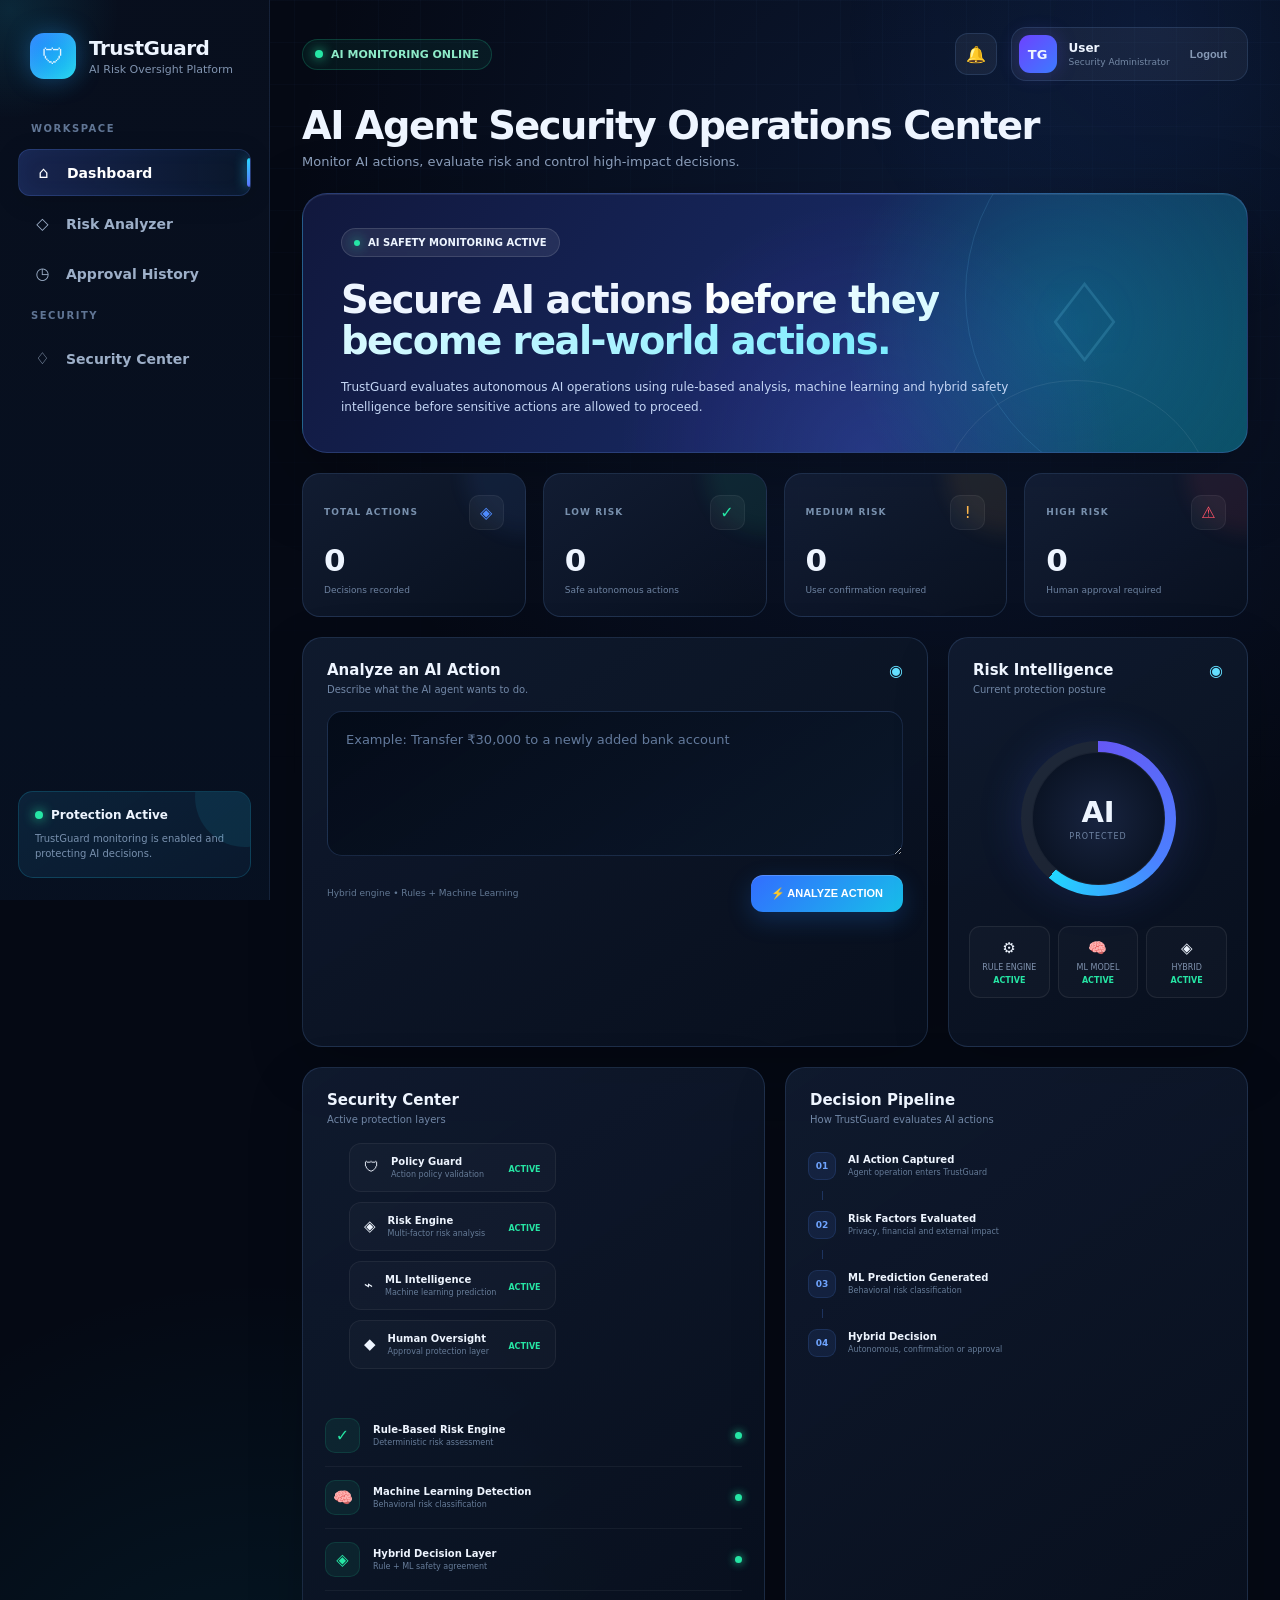
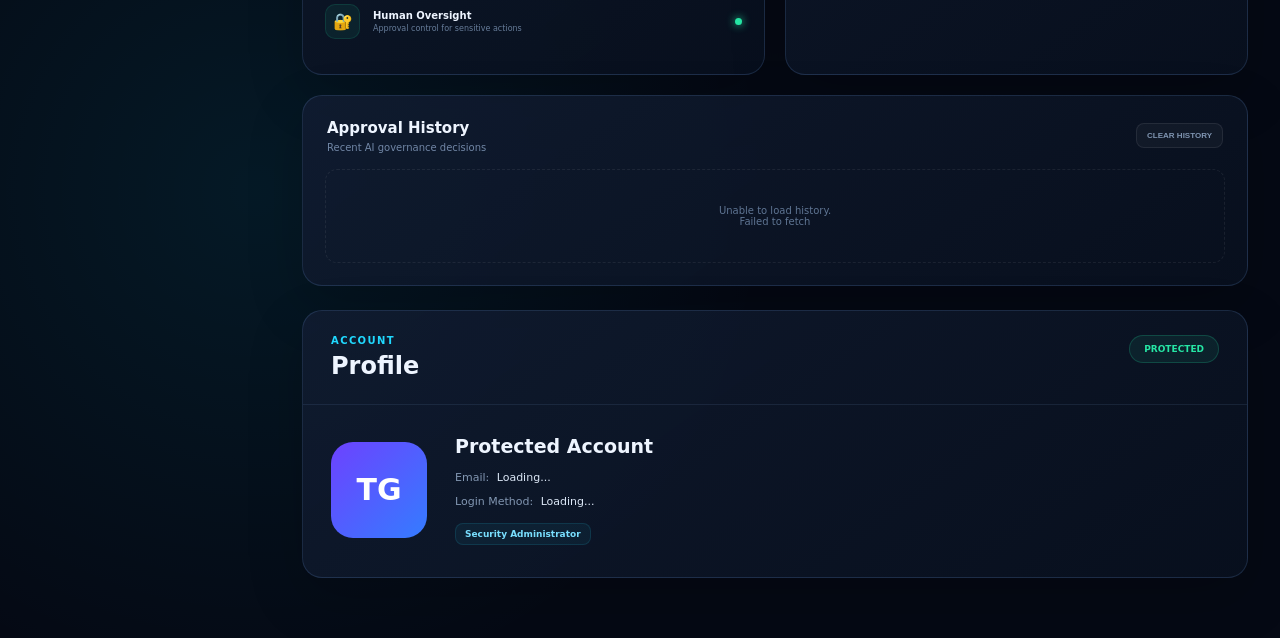
==== commit e404bc2b: "Improve homepage SEO heading" ====
--- a/frontend/index.html
+++ b/frontend/index.html
@@ -12,6 +12,22 @@
     <meta property="og:type" content="website">
     <meta property="og:url" content="https://trustguard-production-2dba.up.railway.app/">
     <link rel="canonical" href="https://trustguard-production-2dba.up.railway.app/">
+
+    <meta name="twitter:card" content="summary">
+    <meta name="twitter:title" content="TrustGuard AI — AI Agent Risk & Security Platform">
+    <meta name="twitter:description" content="AI agent risk oversight platform for analyzing actions, detecting security risks, and enforcing safe execution.">
+    <meta name="twitter:url" content="https://trustguard-production-2dba.up.railway.app/">
+
+    <script type="application/ld+json">
+{
+  "@context": "https://schema.org",
+  "@type": "SoftwareApplication",
+  "name": "TrustGuard AI",
+  "applicationCategory": "SecurityApplication",
+  "description": "AI agent risk oversight platform for analyzing actions, detecting security risks, and enforcing safe autonomous execution, user confirmation, or human approval.",
+  "url": "https://trustguard-production-2dba.up.railway.app/"
+}
+</script>
     
     <style>
         * {
@@ -2949,7 +2965,7 @@
 
         <div class="page-heading">
 
-            <h1>Security Operations Center</h1>
+            <h1>AI Agent Security Operations Center</h1>
 
             <p>
                 Monitor AI actions, evaluate risk and control high-impact decisions.
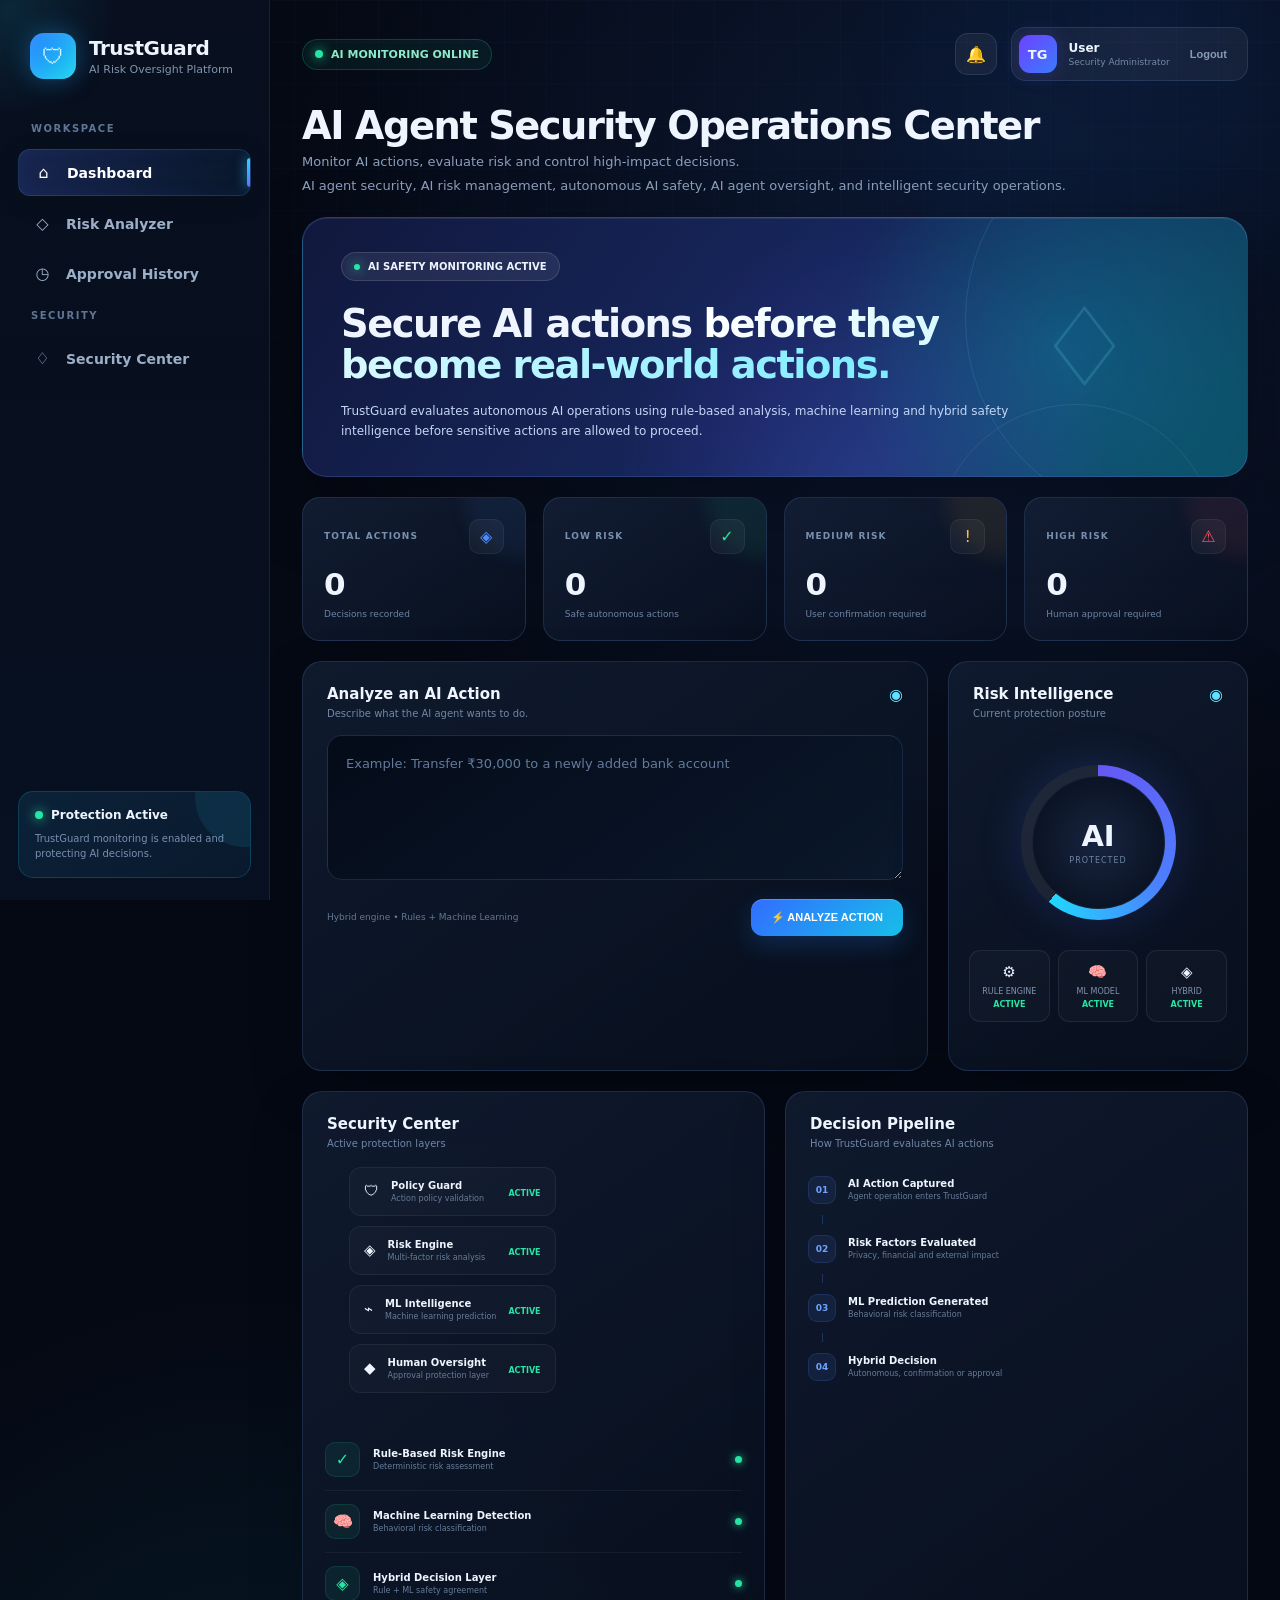
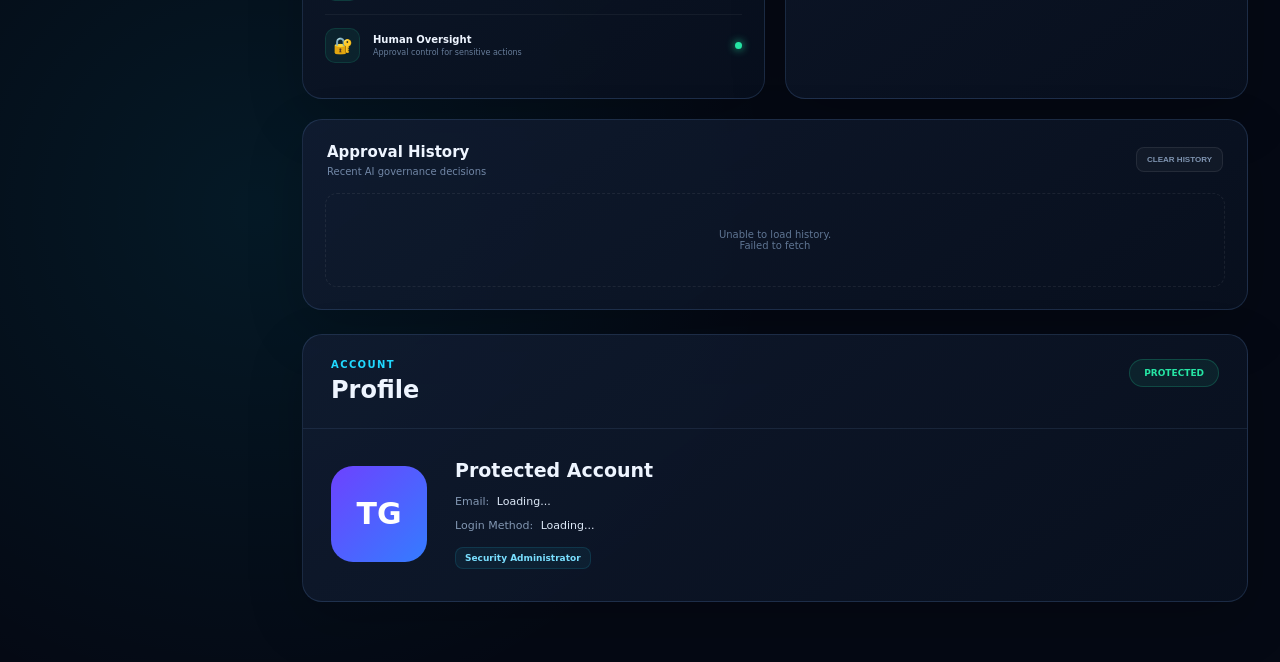
==== commit efe50697: "Add SEO keyword context to homepage" ====
--- a/frontend/index.html
+++ b/frontend/index.html
@@ -2963,15 +2963,20 @@
 
         <!-- PAGE TITLE -->
 
-        <div class="page-heading">
-
-            <h1>AI Agent Security Operations Center</h1>
-
-            <p>
-                Monitor AI actions, evaluate risk and control high-impact decisions.
-            </p>
-
-        </div>
+    <div class="page-heading">
+
+    <h1>AI Agent Security Operations Center</h1>
+
+    <p>
+        Monitor AI actions, evaluate risk and control high-impact decisions.
+    </p>
+
+    <p class="seo-keywords">
+        AI agent security, AI risk management, autonomous AI safety,
+        AI agent oversight, and intelligent security operations.
+    </p>
+
+</div>
 
 
         <!-- =========================
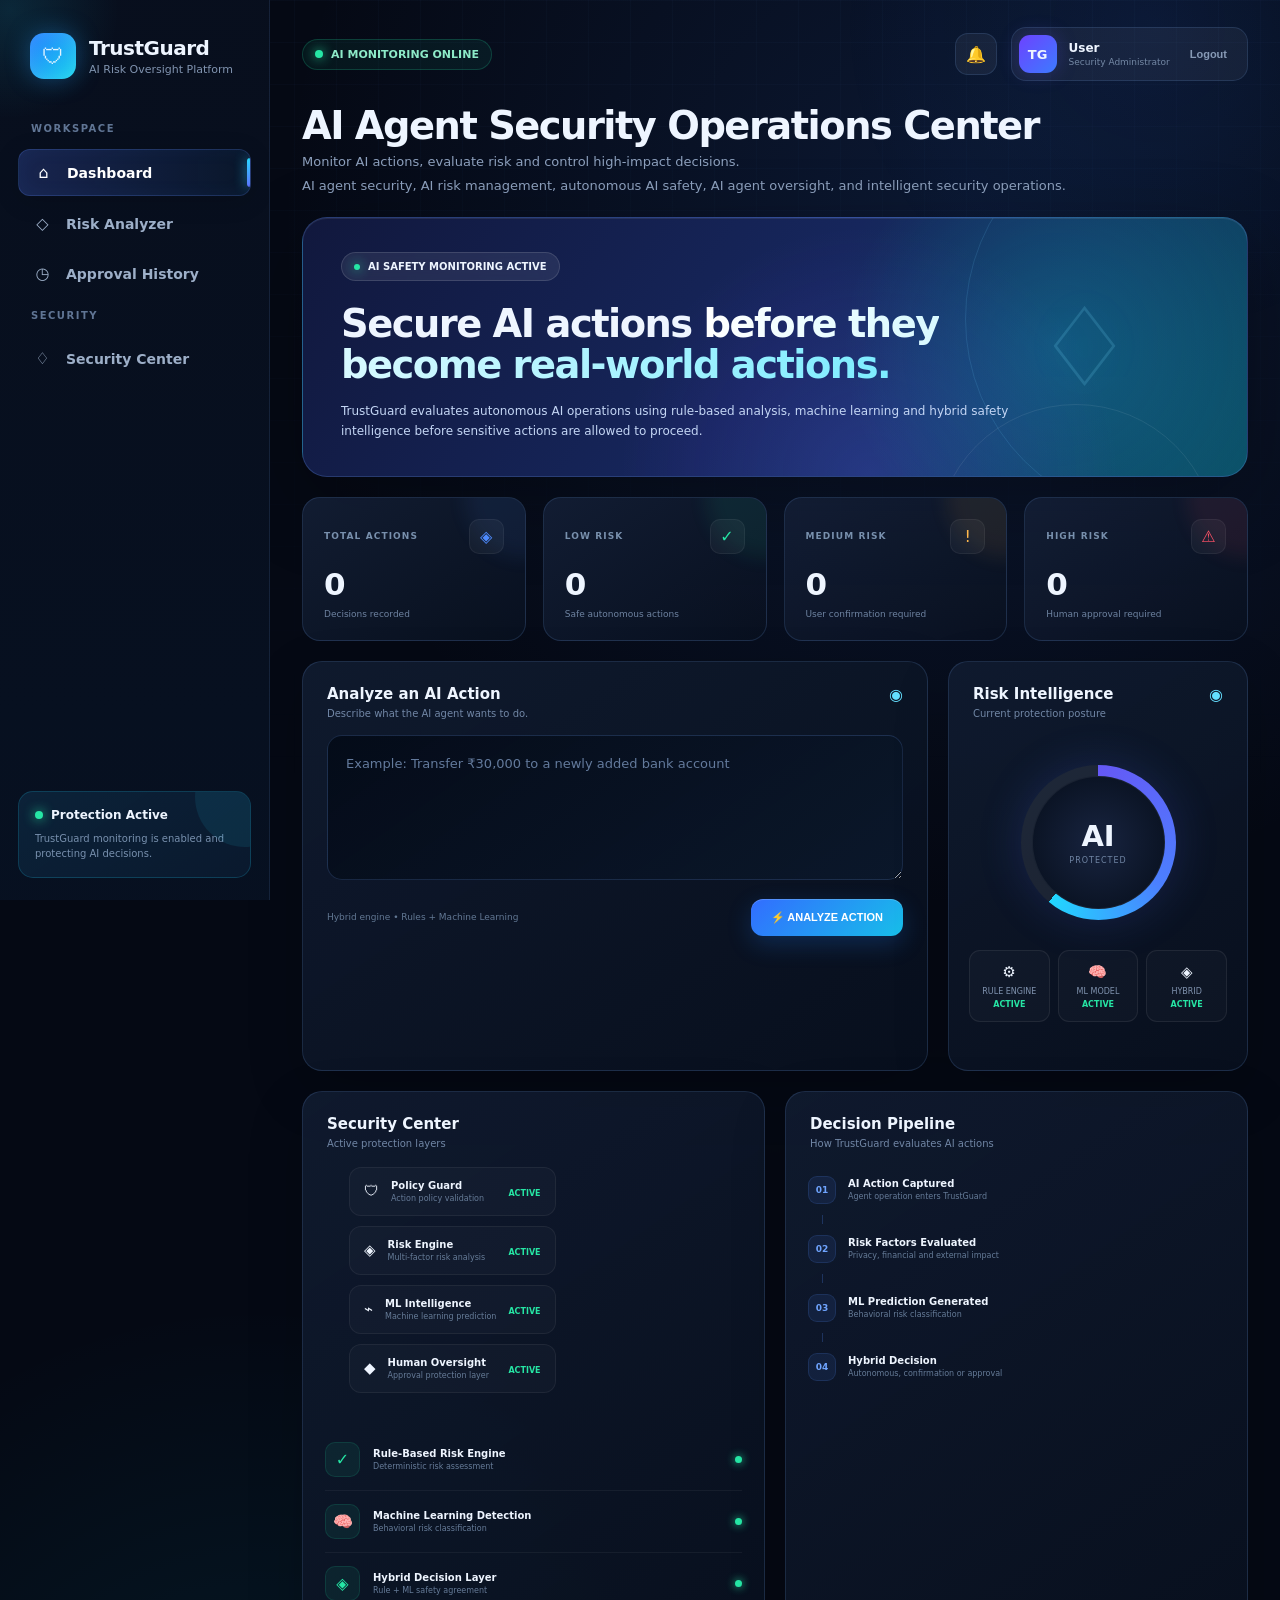
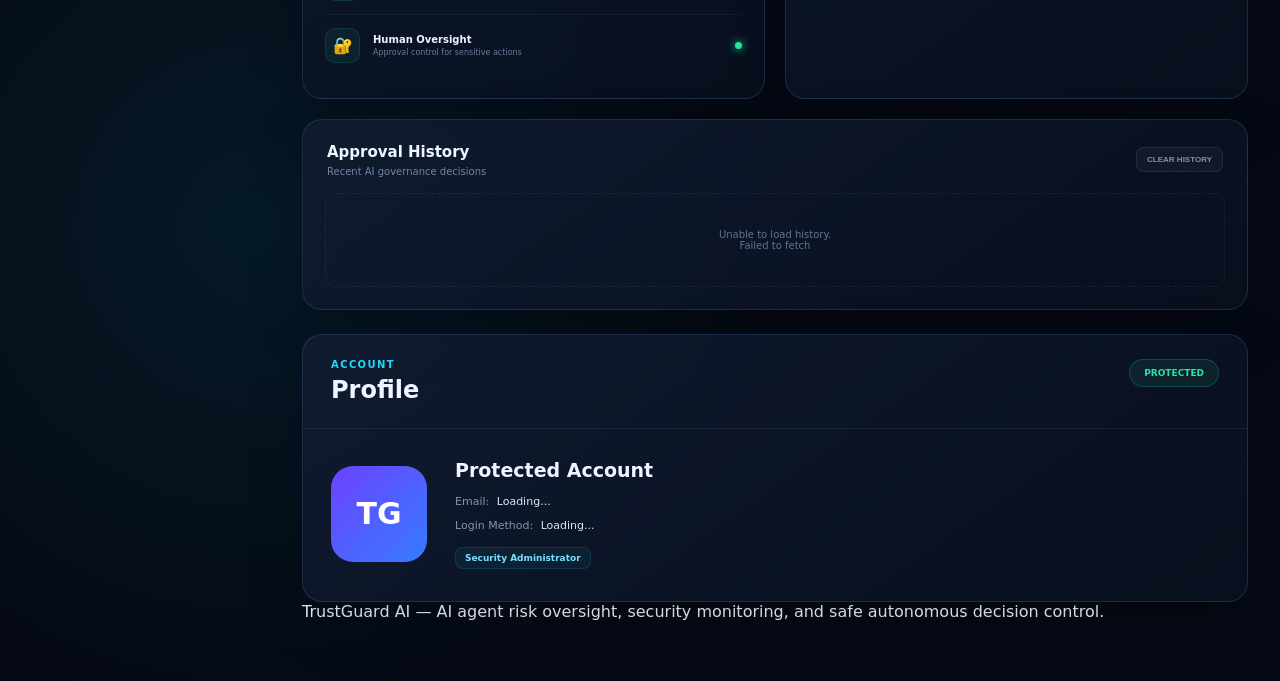
==== commit 76dbdedd: "Add SEO footer to homepage" ====
--- a/frontend/index.html
+++ b/frontend/index.html
@@ -3982,6 +3982,13 @@
 }
     
 </script>
+
+<footer class="seo-footer">
+    <p>
+        TrustGuard AI — AI agent risk oversight, security monitoring,
+        and safe autonomous decision control.
+    </p>
+</footer>
         
 </body>
 </html>
